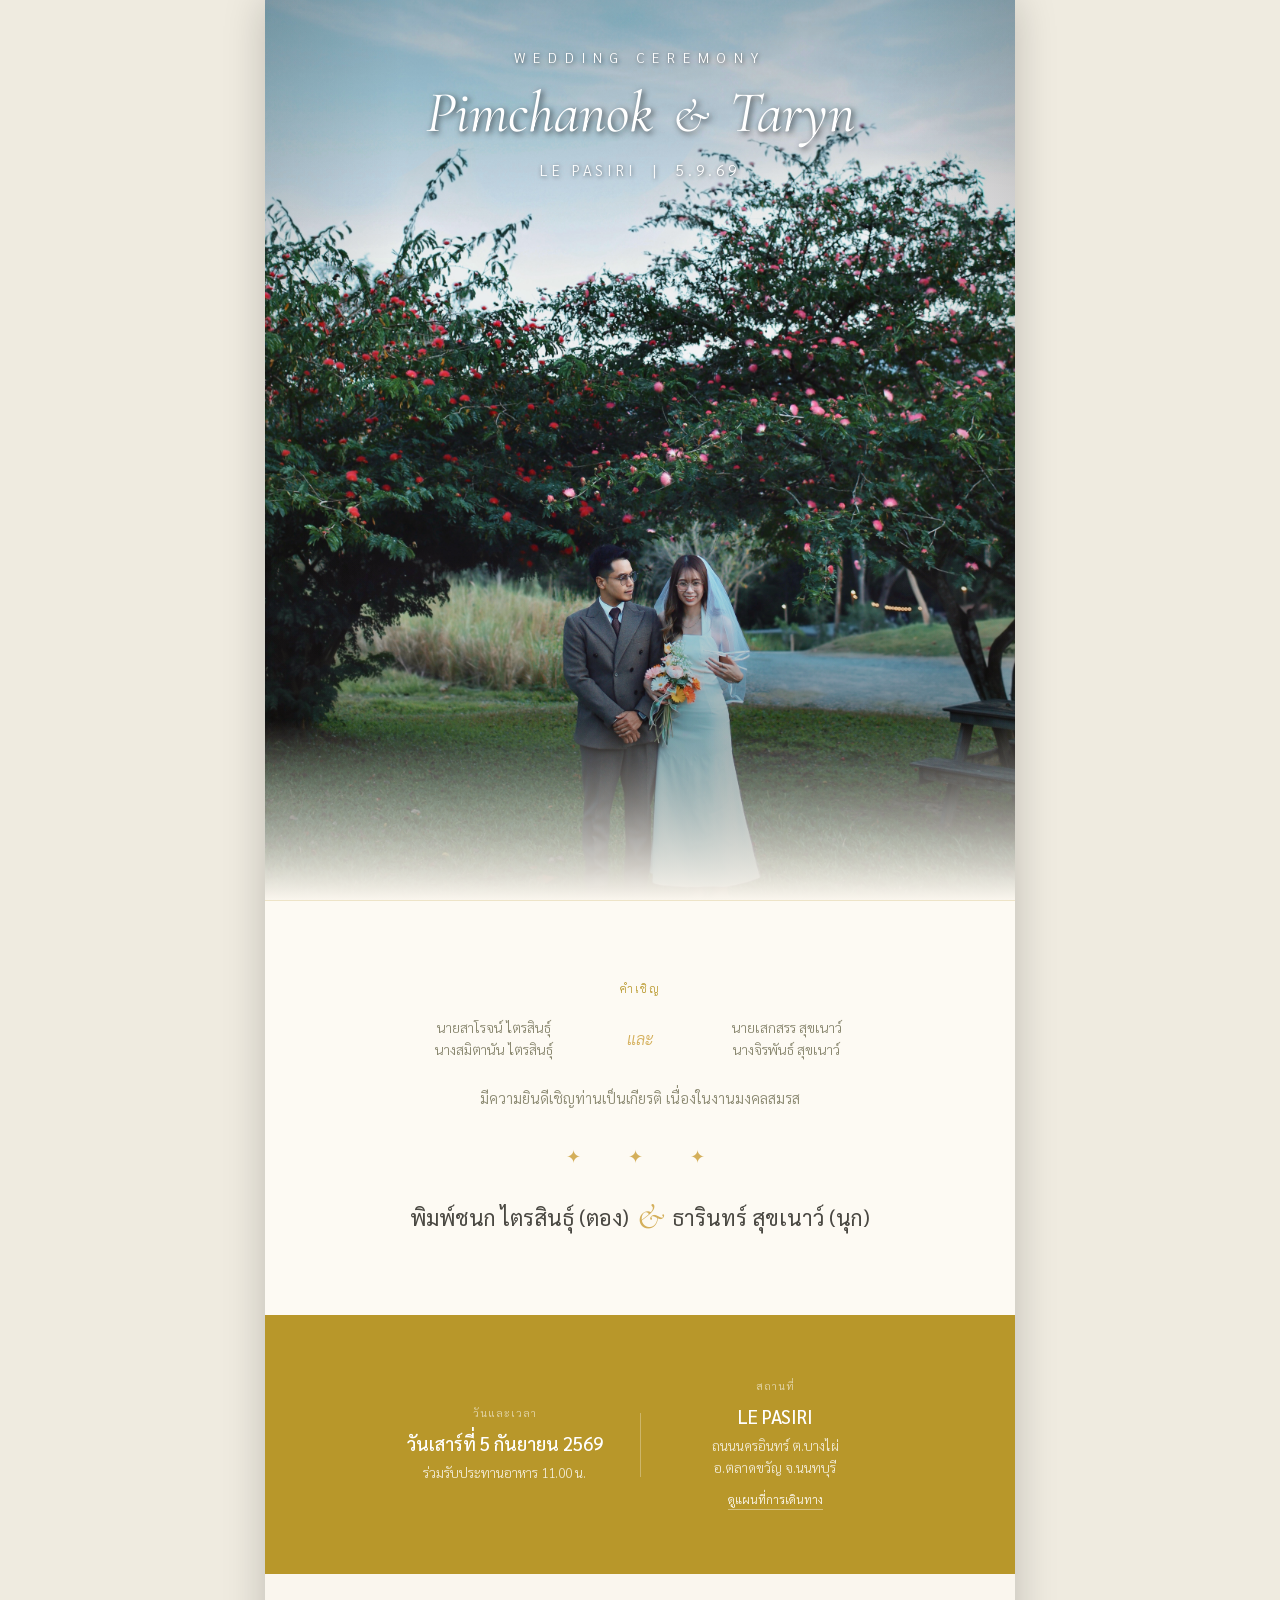
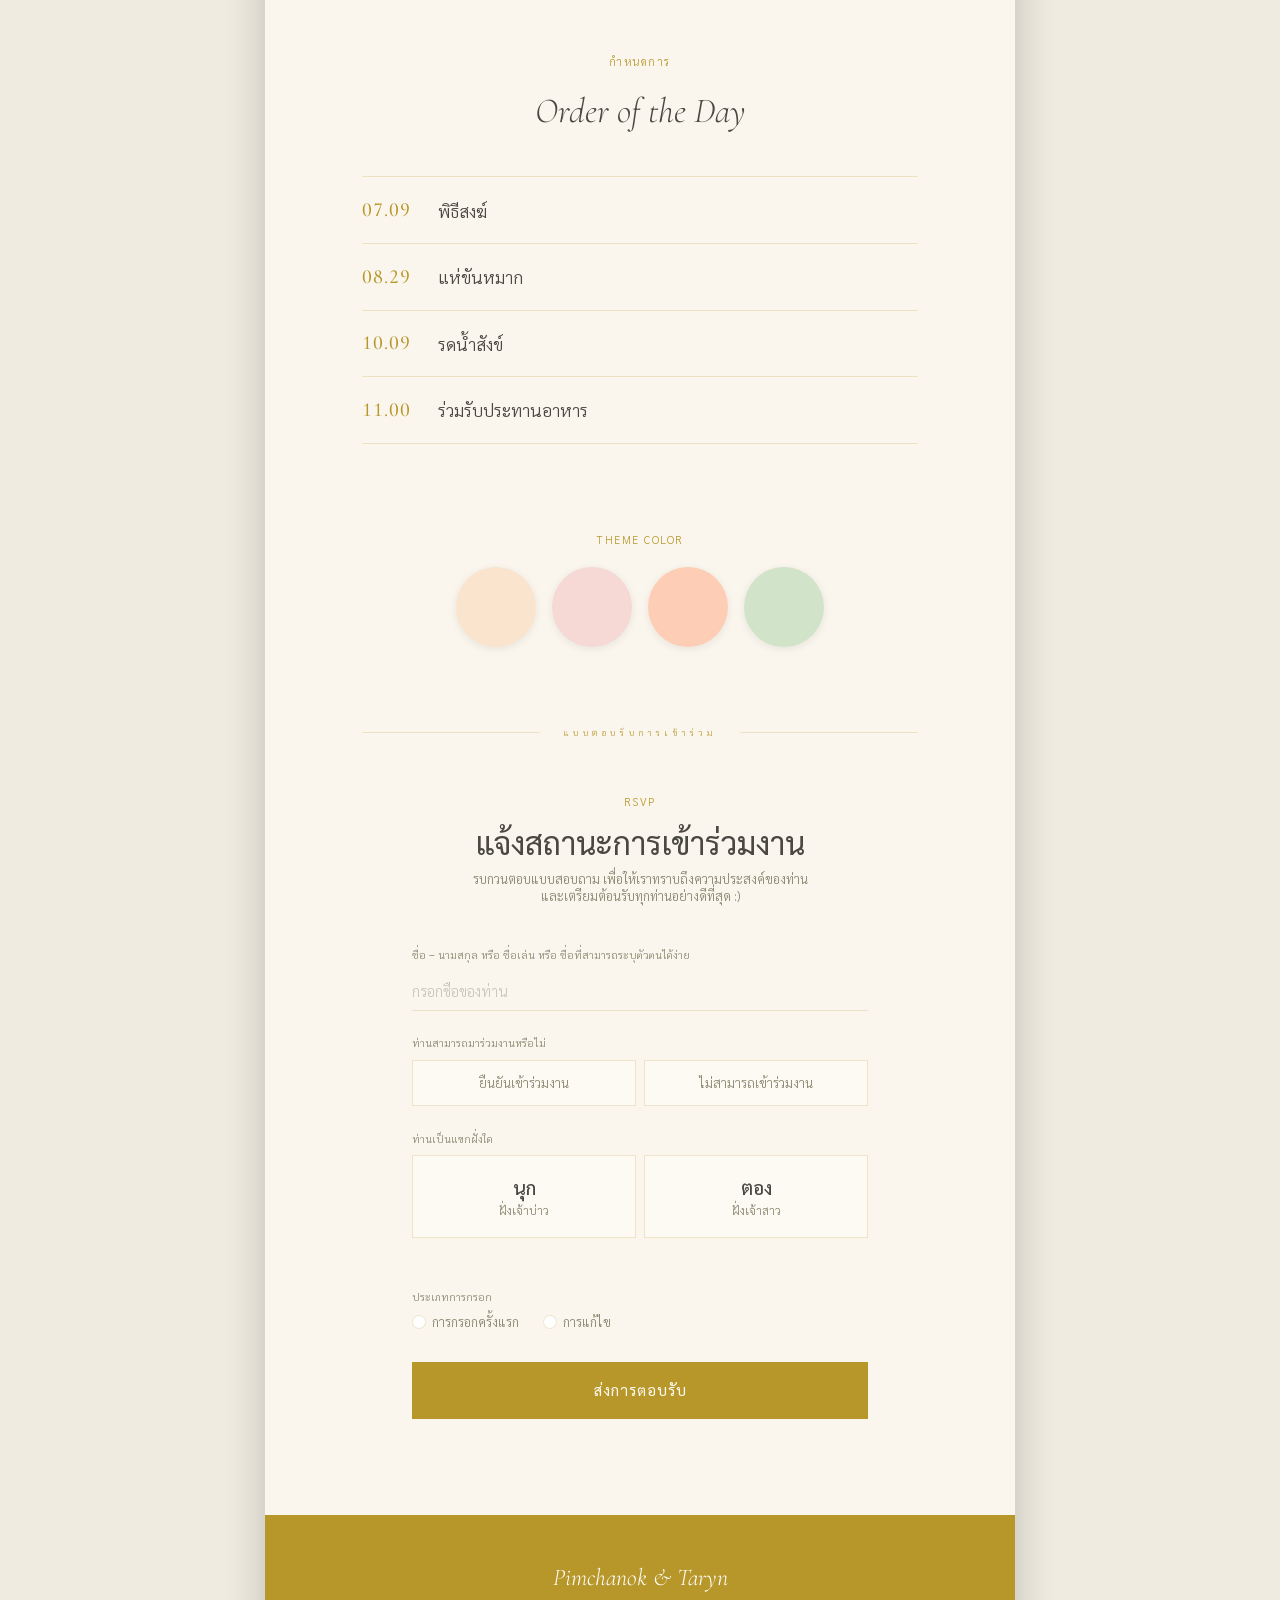
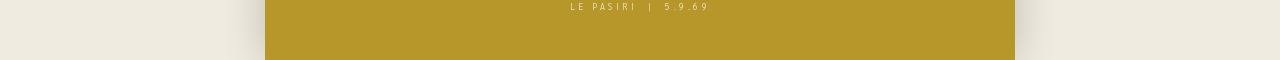
==== index.html @ 51277345 "Update index.html" ====
<!DOCTYPE html>
<html lang="th">
<head>
<meta charset="UTF-8">
<meta name="viewport" content="width=device-width, initial-scale=1.0">
<title>Pimchanok & Taryn — 5 September 2569</title>
<link rel="preconnect" href="https://fonts.googleapis.com">
<link rel="preconnect" href="https://fonts.gstatic.com" crossorigin>
<link href="https://fonts.googleapis.com/css2?family=Cormorant+Garamond:ital,wght@0,300;0,400;0,500;1,300;1,400;1,500&family=Sarabun:ital,wght@0,300;0,400;0,500;1,300;1,400&display=swap" rel="stylesheet">
<link rel="stylesheet" href="style.css">  
</head>
<body>

<section class="hero">
  <div class="hero-bg">
    <img src="assets/images/main-photo.jpg" alt="Pimchanok & Taryn Wedding" class="main-hero-img">
  </div>
  <div class="hero-overlay"></div>
  <div class="hero-fade"></div>

  <div class="hero-content">
    <p class="hero-eyebrow">WEDDING CEREMONY</p>
    <h1 class="hero-names">
      Pimchanok <span class="hero-amp">&amp;</span> Taryn
    </h1>
    <p class="hero-date" style="margin-top: 15px;">LE PASIRI &nbsp;|&nbsp; 5.9.69</p>
  </div>
</section>

<section class="invitation">
  <div class="invitation-inner">
    <span class="label">คำเชิญ</span>
    
    <div style="display: flex; justify-content: center; align-items: center; width: 100%; margin-bottom: 1.5rem;">
      <div style="flex: 1; text-align: center;">
        <p class="family-text" style="margin: 0; line-height: 1.6;">นายสาโรจน์ ไตรสินธุ์</p>
        <p class="family-text" style="margin: 0; line-height: 1.6;">นางสมิตานัน ไตรสินธุ์</p>
      </div>
      <div style="padding: 0 10px;">
        <span class="family-and">และ</span>
      </div>
      <div style="flex: 1; text-align: center;">
        <p class="family-text" style="margin: 0; line-height: 1.6;">นายเสกสรร สุขเนาว์</p>
        <p class="family-text" style="margin: 0; line-height: 1.6;">นางจิรพันธ์ สุขเนาว์</p>
      </div>
    </div>

    <p class="invite-body">มีความยินดีเชิญท่านเป็นเกียรติ เนื่องในงานมงคลสมรส</p>
    <span class="ornament">✦ &nbsp; ✦ &nbsp; ✦</span>
    
    <div class="couple-names-large">
      <span>พิมพ์ชนก ไตรสินธุ์ (ตอง)</span>
      <span class="couple-amp">&amp;</span>
      <span>ธารินทร์ สุขเนาว์ (นุก)</span>
    </div>
  </div>
</section>

<div class="details-band">
  <div class="details-grid">
    <div class="detail-col">
      <span class="detail-label">วันและเวลา</span>
      <div class="detail-value">วันเสาร์ที่ 5 กันยายน 2569</div>
      <div class="detail-sub">ร่วมรับประทานอาหาร 11.00 น.</div>
    </div>
    <div class="detail-divider"></div>
    <div class="detail-col">
      <span class="detail-label">สถานที่</span>
      <div class="detail-value">LE PASIRI</div>
      <div class="detail-sub">ถนนนครอินทร์ ต.บางไผ่<br>อ.ตลาดขวัญ จ.นนทบุรี</div>
      
      <a href="https://maps.app.goo.gl/NENQAEEpJ6wbPrLT9" target="_blank" class="map-link">
        ดูแผนที่การเดินทาง
      </a>

    </div>
  </div>
</div>

<section class="schedule-section">
  <span class="label" style="text-align:center;display:block;">กำหนดการ</span>
  <h2 class="section-title">Order of the Day</h2>
  <ul class="schedule-list">
    <li class="schedule-row"><span class="sch-time">07.09</span><span class="sch-name">พิธีสงฆ์</span></li>
    <li class="schedule-row"><span class="sch-time">08.29</span><span class="sch-name">แห่ขันหมาก</span></li>
    <li class="schedule-row"><span class="sch-time">10.09</span><span class="sch-name">รดน้ำสังข์</span></li>
    <li class="schedule-row"><span class="sch-time">11.00</span><span class="sch-name">ร่วมรับประทานอาหาร</span></li>
  </ul>

  <div class="theme-colors">
    <span class="label" style="text-align:center;display:block;margin-bottom:1.25rem;">Theme Color</span>
    <div class="color-circles">
      <div class="color-circle" style="background:#fae4cd;"></div>
      <div class="color-circle" style="background:#f6d9d5;"></div>
      <div class="color-circle" style="background:#fecdb5;"></div>
      <div class="color-circle" style="background:#d1e3c9;"></div>
    </div>
  </div>
</section>

<div class="divider-row">
  <div class="divider-line"></div>
  <span class="divider-mark">แบบตอบรับการเข้าร่วม</span>
  <div class="divider-line"></div>
</div>

<section class="rsvp-section" id="rsvp">
  <span class="label" style="text-align:center;display:block;margin-bottom:0.75rem;">RSVP</span>
  <h2 class="rsvp-title">แจ้งสถานะการเข้าร่วมงาน</h2>
  <p class="rsvp-sub">รบกวนตอบแบบสอบถาม เพื่อให้เราทราบถึงความประสงค์ของท่าน<br>และเตรียมต้อนรับทุกท่านอย่างดีที่สุด :)</p>

  <div class="form-wrap" id="formWrap">
    
    <div class="form-group">
      <label class="form-label" for="guestName">ชื่อ – นามสกุล หรือ ชื่อเล่น หรือ ชื่อที่สามารถระบุตัวตนได้ง่าย </label>
      <input type="text" id="guestName" placeholder="กรอกชื่อของท่าน" autocomplete="name">
    </div>

    <div class="form-group">
      <label class="form-label">ท่านสามารถมาร่วมงานหรือไม่</label>
      <div class="toggle-group">
        <input type="radio" name="attend" id="yes" value="ยืนยันเข้าร่วมงาน">
        <label for="yes">ยืนยันเข้าร่วมงาน</label>
        <input type="radio" name="attend" id="no" value="ไม่สามารถเข้าร่วมงาน">
        <label for="no">ไม่สามารถเข้าร่วมงาน</label>
      </div>
    </div>

    <div class="form-group count-group hidden" id="countGroup">
      <label class="form-label">จำนวนผู้เข้าร่วม (รวมท่านด้วย)</label>
      <div class="count-control">
        <button class="count-btn" id="countDown" type="button">−</button>
        <span class="count-display" id="countDisplay">1</span>
        <button class="count-btn" id="countUp" type="button">+</button>
      </div>
      <input type="hidden" id="guestCount" value="1">
    </div>

    <div class="form-group">
      <label class="form-label">ท่านเป็นแขกฝั่งใด</label>
      <div class="side-options">
        <div class="side-option">
          <input type="radio" name="side" id="side-groom" value="ฝั่งเจ้าบ่าว">
          <label for="side-groom">
            <span class="side-name">นุก</span>
            <span class="side-sub">ฝั่งเจ้าบ่าว</span>
          </label>
        </div>
        <div class="side-option">
          <input type="radio" name="side" id="side-bride" value="ฝั่งเจ้าสาว">
          <label for="side-bride">
            <span class="side-name">ตอง</span>
            <span class="side-sub">ฝั่งเจ้าสาว</span>
          </label>
        </div>
      </div>
    </div>

    <div class="extra-fields" id="extraFields">
      <div class="form-group" style="margin-bottom:0;">
        <label class="form-label">ความสัมพันธ์</label>
        <select class="form-select" id="relationship">
          <option value="" disabled selected>กรุณาเลือก</option>
        </select>
      </div>
    </div>

    <div class="form-group" style="margin-top:1.6rem; margin-bottom:0;">
      <label class="form-label">ประเภทการกรอก</label>
      <div class="mini-radio-group">
        <input type="radio" name="fillType" id="fill-first" value="การกรอกครั้งแรก">
        <label for="fill-first">การกรอกครั้งแรก</label>
        <input type="radio" name="fillType" id="fill-edit" value="การแก้ไข">
        <label for="fill-edit">การแก้ไข</label>
      </div>
    </div>

    <button class="btn-submit" id="submitBtn" type="button">ส่งการตอบรับ</button>
    <p class="status-msg" id="statusMsg"></p>
    
  </div>

  <div class="success-card" id="successCard">
    <span class="success-icon">Thank you</span>
    <h3 class="success-title" id="successTitle">ขอบคุณมาก</h3>
    <p class="success-text" id="successText">เราได้รับการตอบรับของท่านแล้ว<br>แล้วพบกันในวันงาน</p>
  </div>
</section>

<footer>
  <span class="footer-names">Pimchanok &amp; Taryn</span>
  <span class="footer-sub">LE PASIRI &nbsp;|&nbsp; 5.9.69</span>
</footer>

<script>
// ==========================================
// 1. ส่วนตั้งค่าตัวเลือกความสัมพันธ์
// ==========================================
const relationshipOptions = {
  'ฝั่งเจ้าบ่าว': [
    'แขกคุณพ่อ',
    'แขกคุณแม่',
    'เบญจมฯ',
    'เทคนิคนครฯ',
    'KMUTNB PnET',
    'KMUTNB EE',
    'CU STAT-DS',
    'NESDC',
    'PTT Digital'
  ],
  'ฝั่งเจ้าสาว': [
    'แขกคุณพ่อคุณแม่',
    'เพื่อนประถม',
    'SKN',
    'Samsen',
    'CU STAT',
    'CU ENG',
    'CU ชาวเขา',
    'KBANK',
    'ACN',
    'IBM'
  ]
};

const relationshipSelect = document.getElementById('relationship');

function updateRelationshipDropdown(selectedSide) {
  relationshipSelect.innerHTML = '<option value="" disabled selected>กรุณาเลือก</option>';
  if (relationshipOptions[selectedSide]) {
    relationshipOptions[selectedSide].forEach(function(optionText) {
      const option = document.createElement('option');
      option.value = optionText;
      option.textContent = optionText;
      relationshipSelect.appendChild(option);
    });
  }
}

// ==========================================
// 2. ระบบนับจำนวนคน และการแสดงผลช่องต่างๆ
// ==========================================
let count = 1;
const countGroup = document.getElementById('countGroup');

function updateCount(n) {
  count = Math.max(1, Math.min(5, n));
  document.getElementById('countDisplay').textContent = count;
  document.getElementById('guestCount').value = count;
}

document.getElementById('countDown').addEventListener('click', () => updateCount(count - 1));
document.getElementById('countUp').addEventListener('click',   () => updateCount(count + 1));

document.querySelectorAll('input[name="side"]').forEach(r => {
  r.addEventListener('change', (e) => {
    document.getElementById('extraFields').classList.add('show');
    updateRelationshipDropdown(e.target.value); 
  });
});

document.querySelectorAll('input[name="attend"]').forEach(r => {
  r.addEventListener('change', () => {
    countGroup.classList.toggle('hidden', r.value !== 'ยืนยันเข้าร่วมงาน');
  });
});

// ==========================================
// 3. ระบบตรวจสอบฟอร์ม และส่งข้อมูลเข้า Google Sheets
// ==========================================
document.getElementById('submitBtn').addEventListener('click', async () => {
  const name         = document.getElementById('guestName').value.trim();
  const attendEl     = document.querySelector('input[name="attend"]:checked');
  const sideEl       = document.querySelector('input[name="side"]:checked');
  const relationship = document.getElementById('relationship').value;
  const fillTypeEl   = document.querySelector('input[name="fillType"]:checked');
  const btn          = document.getElementById('submitBtn');

  let hasError = false;
  document.getElementById('guestName').classList.remove('field-error');
  document.querySelector('.toggle-group')?.classList.remove('field-error');
  
  if (!name) {
    document.getElementById('guestName').classList.add('field-error');
    showMsg('กรุณากรอกข้อมูลให้ครบถ้วน', 'error');
    hasError = true;
  }
  if (!attendEl) {
    document.querySelectorAll('.toggle-group label').forEach(l => l.style.borderColor = '#cc0000');
    showMsg('กรุณากรอกข้อมูลให้ครบถ้วน', 'error');
    hasError = true;
  }
  if (!sideEl) {
    document.querySelectorAll('.side-option label').forEach(l => l.style.borderColor = '#cc0000');
    showMsg('กรุณากรอกข้อมูลให้ครบถ้วน', 'error');
    hasError = true;
  }
  if (!relationship) {
    document.getElementById('relationship').classList.add('field-error');
    showMsg('กรุณากรอกข้อมูลให้ครบถ้วน', 'error');
    hasError = true;
  }
  if (!fillTypeEl) {
    showMsg('กรุณากรอกข้อมูลให้ครบถ้วน', 'error');
    hasError = true;
  }
  if (hasError) return;

  const attend   = attendEl.value;
  const side     = sideEl.value;
  const fillType = fillTypeEl.value;
  const guests   = attend === 'ยืนยันเข้าร่วมงาน' ? count : 0;
  const now      = new Date().toISOString();

  btn.disabled = true;
  showMsg('กำลังส่งข้อมูล...', 'loading');

  try {
    const scriptURL = 'https://script.google.com/macros/s/AKfycby5U4DhLMYTqkpa61uRtqvUeotc0JwSDo9HjfR2i3c2cJ0k2xiSpKih8_Jd_L_vBvt9/exec'; 
    
    const res = await fetch(scriptURL, {
      method: 'POST',
      headers: {
        'Content-Type': 'text/plain;charset=utf-8'
      },
      body: JSON.stringify({
        'ชื่อ': name,
        'การตอบรับ': attend,
        'ฝั่งแขก': side,
        'จำนวนคน': guests,
        'ความสัมพันธ์': relationship,
        'ประเภทการกรอก': fillType,
        'เวลากรอก': now
      })
    });

    if (!res.ok) throw new Error('Google Sheets error');

    document.getElementById('formWrap').classList.add('hidden');
    document.getElementById('successCard').classList.add('show');

    if (attend !== 'ยืนยันเข้าร่วมงาน') {
      document.getElementById('successTitle').textContent = 'ขอบคุณที่แจ้งให้ทราบ';
      document.getElementById('successText').textContent  = 'เราเข้าใจและขอบคุณที่ส่งความปรารถนาดีมา\nหวังว่าจะได้พบกันในโอกาสหน้า';
    }
  } catch (e) {
    showMsg('เกิดข้อผิดพลาด กรุณาลองใหม่อีกครั้ง', 'error');
    btn.disabled = false;
  }
});

function showMsg(text, type) {
  const msg = document.getElementById('statusMsg');
  msg.textContent = text;
  msg.className   = 'status-msg ' + type;
}
</script>

</body>
</html>
---- style.css ----
*, *::before, *::after { box-sizing: border-box; margin: 0; padding: 0; }

:root {
  --cream:  #FAF6EE;
  --cream2: #F0E9D8;
  --gold:   #B8972A;
  --gold2:  #D4AF5A;
  --gold-pale: #F5EDD8;
  --ink:    #4A4842;
  --muted:  #88866E;
  --border: rgba(184,151,42,0.22);
  --white:  #FDFAF3;
}

html { scroll-behavior: smooth; }

body {
  font-family: 'Sarabun', sans-serif;
  font-weight: 300;
  background: var(--cream);
  color: var(--ink);
  letter-spacing: 0.03;
}

/* สร้าง Animation ให้ค่อยๆ ปรากฏและลอยขึ้น */
@keyframes heroFadeUp {
  0% { 
    opacity: 0; 
    transform: translateY(30px); 
  }
  100% { 
    opacity: 1; 
    transform: translateY(0); 
  }
}


/* ══ HERO — full-bleed, photo untouched ══ */
.hero {
  position: relative;
  width: 100%;
  height: 100svh;
  min-height: 640px;
  overflow: hidden;
}

.hero-bg {
  position: absolute;
  inset: 0;
  z-index: 0;
  overflow: hidden;
}

.main-hero-img {
  width: 100%;
  height: 100%;
  object-fit: cover;
  object-position: center 15%;
}

.hero-overlay {
  position: absolute;
  inset: 0;
  background:
    linear-gradient(to bottom,
      rgba(10,8,2,0.18) 0%,
      rgba(10,8,2,0)    25%,
      rgba(10,8,2,0)    60%,
      rgba(10,8,2,0.5)  100%),
    linear-gradient(to right,
      rgba(10,8,2,0.12) 0%,
      rgba(10,8,2,0)    18%,
      rgba(10,8,2,0)    82%,
      rgba(10,8,2,0.12) 100%);
  z-index: 1;
}

.hero-fade {
  position: absolute;
  bottom: 0; left: 0; right: 0;
  height: 180px;
  background: linear-gradient(to bottom, transparent, var(--cream));
  z-index: 2;
}

.hero-content {
  position: absolute;
  top: 3rem;
  left: 0; right: 0;
  z-index: 3;
  text-align: center;
  padding: 0 10px;
}

/* =========================================
   ส่วนจัดการฟอนต์และสัดส่วนของหน้าปก (Hero Section)
   ========================================= */

/* บรรทัดที่ 1: WEDDING CEREMONY */
.hero-eyebrow {
  font-family: 'Sarabun', sans-serif;
  font-size: clamp(10px, 2.5vw, 14px);
  letter-spacing: clamp(4px, 1.5vw, 8px);
  text-transform: uppercase;
  color: #FFFFFF;
  text-shadow: 1px 1px 4px rgba(0, 0, 0, 0.6);
  margin-bottom: 15px;
  white-space: nowrap;
  
  /* --- ส่วนที่เพิ่ม Animation --- */
  opacity: 0; /* ซ่อนไว้ก่อน */
  animation: heroFadeUp 1.2s ease-out forwards;
  animation-delay: 0.5s; /* รอ 0.5 วินาที ให้รูปชัดก่อนแล้วค่อยโชว์ */
}

/* บรรทัดที่ 2: Pimchanok & Taryn */
.hero-names {
  font-family: 'Cormorant Garamond', serif;
  font-size: clamp(36px, 11.5vw, 58px); 
  font-weight: 400;
  font-style: italic;
  letter-spacing: 0px;
  color: #FFFFFF;
  text-shadow: 2px 2px 6px rgba(0, 0, 0, 0.7);
  margin: 0;
  line-height: 1.1;
  white-space: nowrap;
  
  /* --- ส่วนที่เพิ่ม Animation --- */
  opacity: 0;
  animation: heroFadeUp 1.2s ease-out forwards;
  animation-delay: 0.9s; /* โชว์ตามมาหลังจากบรรทัดแรกนิดนึง */
}

/* เครื่องหมาย & ระหว่างชื่อ (คงไว้เหมือนเดิม ไม่ต้องแก้ เพราะมันจะลอยมาพร้อมชื่อครับ) */
.hero-amp {
  font-family: 'Cormorant Garamond', serif;
  font-style: italic;
  font-size: clamp(30px, 9vw, 48px);
  color: #FFFFFF;
  text-shadow: 2px 2px 6px rgba(0, 0, 0, 0.7);
  margin: 0 6px;
}

/* บรรทัดที่ 3: LE PASIRI | 5.9.69 */
.hero-date {
  font-family: 'Sarabun', sans-serif;
  font-size: 15px;
  letter-spacing: 4px;
  color: #FFFFFF;
  text-shadow: 1px 1px 4px rgba(0, 0, 0, 0.6);
  margin-top: 20px;
  
  /* --- ส่วนที่เพิ่ม Animation --- */
  opacity: 0;
  animation: heroFadeUp 1.2s ease-out forwards;
  animation-delay: 1.3s; /* โชว์เป็นอันดับสุดท้าย */
}

/* ══ INVITATION ══ */
.invitation {
  background: var(--white);
  border-top: 1px solid var(--border);
  padding: 5rem 2rem;
  text-align: center;
}

.invitation-inner { max-width: 540px; margin: 0 auto; }

.label {
  font-size: 0.7rem;         /* ปรับขนาดให้อ่านง่าย */
  letter-spacing: 1.5px;     /* เพิ่มช่องไฟนิดนึง */
  text-transform: uppercase;
  color: var(--gold);
  display: block;
  margin-bottom: 1.25rem;
}

.family-text {
  font-size: 0.95rem;        /* ปรับขนาดชื่อพ่อแม่ */
  color: var(--muted);
  line-height: 1.8;
}

.family-and {
  font-family: 'Sarabun', sans-serif; /* เปลี่ยนเป็น Sarabun */
  font-style: italic;
  font-size: 1rem;
  color: var(--gold2);
}

.invite-body {
  font-size: 0.95rem;        /* ปรับขนาดเนื้อหาคำเชิญ */
  color: var(--muted);
  line-height: 1.8;
  margin-top: 1.25rem;
}

.ornament {
  color: var(--gold2);
  font-size: 1.1rem;
  letter-spacing: 0.5em;
  margin: 2rem 0;
  display: block;
}

.couple-names-large {
  display: flex;
  flex-direction: column;
  justify-content: center;
  align-items: center;
  gap: 8px;
  font-family: 'Sarabun', sans-serif;
  font-weight: 400;
  font-size: clamp(18px, 5vw, 24px);
  color: var(--ink);
  line-height: 1.3;
}

.couple-names-large span {
  text-align: center;
}

.couple-amp {
  display: block;
  font-family: 'Cormorant Garamond', serif;
  font-style: italic;
  font-size: clamp(28px, 8vw, 36px);
  color: var(--gold2);
  margin: 0;
  line-height: 1;
}

@media (min-width: 768px) {
  .couple-names-large {
    flex-direction: row;
    gap: 15px;
  }
}

/* ══ DETAILS BAND ══ */
.details-band {
  background: var(--gold);
  padding: 3.5rem 2rem;
}

.details-grid {
  display: grid;
  grid-template-columns: 1fr 1px 1fr;
  max-width: 540px;
  margin: 0 auto;
  align-items: center;
}

.detail-col { text-align: center; padding: 0.5rem 2rem; }

.detail-divider {
  width: 1px; height: 64px;
  background: rgba(255,255,255,0.3);
}

.detail-label {
  font-size: 0.65rem;        /* ขยาย Label */
  letter-spacing: 1px;
  text-transform: uppercase;
  color: rgba(255,255,255,0.65);
  display: block;
  margin-bottom: 0.6rem;
}

.detail-value {
  font-family: 'Sarabun', sans-serif; /* เปลี่ยนเป็น Sarabun */
  font-size: 1.15rem;
  font-weight: 500;                   /* เพิ่มความหนา */
  color: #fff;
  line-height: 1.55;
}

.detail-sub {
  font-size: 0.85rem;        /* ขยายที่อยู่ย่อย */
  color: rgba(255,255,255,0.8);
  margin-top: 0.3rem;
  letter-spacing: 0;
  line-height: 1.6;
}

/* ตกแต่งลิงก์แผนที่ให้เหมือนปุ่มเล็กๆ */
.map-link {
  display: inline-block;
  margin-top: 0.8rem;
  font-family: 'Sarabun', sans-serif;
  font-size: 0.75rem;
  color: var(--white);
  text-decoration: none;
  border-bottom: 1px solid rgba(255, 255, 255, 0.4);
  padding-bottom: 2px;
  transition: all 0.3s;
}

.map-link:hover {
  color: var(--ink);
  border-bottom-color: var(--ink);
}


/* ══ SCHEDULE ══ */
.schedule-section {
  padding: 5rem 2rem;
  max-width: 620px;
  margin: 0 auto;
}

.section-title {
  font-family: 'Cormorant Garamond', serif;
  font-weight: 300;
  font-style: italic;
  font-size: 2.2rem;
  color: var(--ink);
  text-align: center;
  margin-bottom: 2.75rem;
}

.schedule-list { list-style: none; border-top: 1px solid var(--border); }

.schedule-row {
  display: grid;
  grid-template-columns: 76px 1fr;
  border-bottom: 1px solid var(--border);
  padding: 1.3rem 0;
  align-items: center;
  transition: background 0.2s;
}

.schedule-row:hover { background: rgba(184,151,42,0.05); }

/* ── Theme Colors ── */
.theme-colors {
  margin-top: 3rem;
  padding-top: 2.5rem;
}

.color-circles {
  display: flex;
  justify-content: center;
  gap: 1rem;
}

.color-circle {
  width: clamp(56px, 14vw, 80px);
  height: clamp(56px, 14vw, 80px);
  border-radius: 50%;
  box-shadow: 0 2px 8px rgba(0,0,0,0.08);
}

.sch-time {
  font-family: 'Cormorant Garamond', serif;
  font-variant-numeric: lining-nums tabular-nums; /* บังคับให้ฐานตัวเลขเรียงตรงกันและสูงเท่ากัน */
  font-size: 1.25rem;                             /* ปรับขนาดให้ใหญ่ขึ้นนิดนึงเพื่อความสมดุล */
  letter-spacing: 0.05em;
  color: var(--gold);
  font-weight: 500;
}

.sch-name {
  font-family: 'Sarabun', sans-serif;      /* เปลี่ยนชื่อพิธีเป็น Sarabun */
  font-size: 1.1rem;
  color: var(--ink);
}

/* ══ DIVIDER ══ */
.divider-row {
  display: flex;
  align-items: center;
  gap: 1.5rem;
  max-width: 620px;
  margin: 0 auto;
  padding: 0 2rem 3.5rem;
}

.divider-line { flex: 1; height: 1px; background: var(--border); }

.divider-mark {
  font-size: 0.55rem;
  letter-spacing: 0.48em;
  text-transform: uppercase;
  color: var(--gold);
  white-space: nowrap;
}

/* ══ RSVP ══ */
.rsvp-section {
  padding: 0 2rem 6rem;
  max-width: 520px;
  margin: 0 auto;
}

.rsvp-title {
  font-family: 'Sarabun', sans-serif;      /* เปลี่ยนหัวข้อเป็น Sarabun */
  font-weight: 400;
  font-style: normal;                      /* เอาตัวเอียงออกสำหรับภาษาไทย */
  font-size: 2rem;
  color: var(--ink);
  text-align: center;
  margin-bottom: 0.5rem;
}

.rsvp-sub {
  text-align: center;
  font-size: 0.82rem;
  color: var(--muted);
  margin-bottom: 2.75rem;
  letter-spacing: 0;
}

.form-group { margin-bottom: 1.6rem; }

.form-label {
  display: block;
  font-size: 0.67rem;
  letter-spacing: 0;
  color: var(--muted);
  margin-bottom: 0.65rem;
}

input[type="text"] {
  width: 100%;
  background: transparent;
  border: none;
  border-bottom: 1px solid var(--border);
  padding: 0.65rem 0;
  font-family: 'Sarabun', sans-serif;
  font-weight: 300;
  font-size: 0.9rem;
  color: var(--ink);
  outline: none;
  transition: border-color 0.25s;
  border-radius: 0;
}

input[type="text"]::placeholder { color: rgba(26,26,20,0.22); }
input[type="text"]:focus { border-bottom-color: var(--gold); }

.toggle-group { display: grid; grid-template-columns: 1fr 1fr; gap: 8px; }
.toggle-group input[type="radio"] { display: none; }

.toggle-group label {
  display: block;
  padding: 0.85rem 1rem;
  text-align: center;
  font-size: 0.82rem;
  letter-spacing: 0;
  text-transform: uppercase;
  color: var(--muted);
  border: 1px solid var(--border);
  cursor: pointer;
  transition: all 0.2s;
  margin: 0;
  background: var(--white);
}

.toggle-group input[type="radio"]:checked + label {
  border-color: var(--gold);
  color: var(--gold);
  background: var(--gold-pale);
}

.count-group { transition: opacity 0.3s, max-height 0.4s; }
.count-group.hidden { opacity: 0; pointer-events: none; max-height: 0; overflow: hidden; margin: 0; }

.count-control { display: flex; align-items: center; border-bottom: 1px solid var(--border); }

.count-btn {
  width: 44px; height: 44px;
  background: none; border: none;
  font-size: 1.1rem;
  color: var(--gold);
  cursor: pointer;
  display: flex; align-items: center; justify-content: center;
  transition: opacity 0.2s;
}

.count-btn:hover { opacity: 0.6; }

.count-display {
  flex: 1;
  text-align: center;
  font-family: 'Sarabun', sans-serif;
  font-size: 1.6rem;
  color: var(--ink);
}

.side-options { display: grid; grid-template-columns: 1fr 1fr; gap: 8px; }
.side-option input[type="radio"] { display: none; }

.side-option label {
  display: flex;
  flex-direction: column;
  align-items: center;
  gap: 4px;
  padding: 1.2rem 0.75rem;
  border: 1px solid var(--border);
  background: var(--white);
  cursor: pointer;
  transition: all 0.2s;
  margin: 0;
  text-align: center;
}

.side-name {
  font-family: 'Sarabun', sans-serif;      /* เปลี่ยนฟอนต์ภาษาไทยให้กลมกลืน */
  font-style: normal;
  font-weight: 500;
  font-size: 1.2rem;
  color: var(--ink);
  display: block;
  line-height: 1.2;
}

.side-sub {
  font-size: 0.75rem;
  letter-spacing: 0;
  text-transform: uppercase;
  color: var(--muted);
}

.side-option input[type="radio"]:checked + label {
  border-color: var(--gold);
  background: var(--gold-pale);
}

.side-option input[type="radio"]:checked + label .side-name { color: var(--gold); }

.btn-submit {
  width: 100%;
  margin-top: 2rem;
  padding: 1.15rem;
  background: var(--gold);
  border: none;
  color: var(--white);
  font-family: 'Sarabun', sans-serif;
  font-weight: 400;
  font-size: 0.95rem;
  letter-spacing: 1px;
  text-transform: uppercase;
  cursor: pointer;
  transition: background 0.3s;
}

.btn-submit:hover { 
  background: var(--gold2); 
  color: #fff; 
}
.btn-submit:disabled { 
  opacity: 0.6; 
  cursor: not-wait; 
  background-color: var(--muted);
}

.status-msg {
  font-size: 0.7rem;
  text-align: center;
  padding: 0.75rem;
  margin-top: 1rem;
  display: none;
  letter-spacing: 0.08em;
}

.status-msg.error { color: #8b2020;font-weight: 500;display: block; }
.status-msg.loading { color: var(--muted); display: block; }
.form-wrap.hidden { display: none; }

.success-card {
  display: none;
  text-align: center;
  padding: 3.5rem 2rem;
  border: 1px solid var(--border);
  background: var(--white);
}

.success-card.show { display: block; }

.success-icon {
  font-family: 'Cormorant Garamond', serif;
  font-style: italic;
  font-size: 2.8rem;
  color: var(--gold2);
  display: block;
  margin-bottom: 1rem;
}

.success-title {
  font-family: 'Sarabun', sans-serif;      /* เปลี่ยนหัวข้อขอบคุณให้เป็น Sarabun */
  font-size: 1.8rem;
  font-weight: 400;
  color: var(--ink);
  margin-bottom: 0.75rem;
}

.success-text {
  font-size: 0.85rem;                      /* ขยายข้อความนิดนึงให้อ่านง่าย */
  color: var(--muted);
  line-height: 1.8;
}

/* ══ FOOTER ══ */
footer {
  background: var(--gold);
  color: rgba(255, 255, 255, 0.9);
  padding: 3rem 2rem;
  text-align: center;
  display: flex;
  flex-direction: column;
  gap: 0.6rem;
}

.footer-names {
  font-family: 'Cormorant Garamond', serif;
  font-style: italic;
  font-size: 1.5rem;
  color: #FFFFFF;
}

.footer-sub {
  font-size: 0.54rem;
  letter-spacing: 0.4em;
  text-transform: uppercase;
  color: rgba(255, 255, 255, 0.8);
}


/* ── Extra fields after side selection ── */
.extra-fields {
  margin-top: 1rem;
  display: flex;
  flex-direction: column;
  gap: 1rem;
  opacity: 0;
  max-height: 0;
  overflow: hidden;
  transition: opacity 0.3s, max-height 0.4s;
}

.extra-fields.show {
  opacity: 1;
  max-height: 300px;
}

select.form-select {
  width: 100%;
  background: transparent;
  border: none;
  border-bottom: 1px solid var(--border);
  padding: 0.65rem 0;
  font-family: 'Sarabun', sans-serif;
  font-weight: 300;
  font-size: 1rem;
  color: var(--ink);
  outline: none;
  appearance: none;
  -webkit-appearance: none;
  background-image: url("data:image/svg+xml,%3Csvg xmlns='http://www.w3.org/2000/svg' width='12' height='8' viewBox='0 0 12 8'%3E%3Cpath d='M1 1l5 5 5-5' stroke='%23B8972A' stroke-width='1.5' fill='none' stroke-linecap='round'/%3E%3C/svg%3E");
  background-repeat: no-repeat;
  background-position: right 4px center;
  cursor: pointer;
  border-radius: 0;
}

select.form-select:focus { border-bottom-color: var(--gold); outline: none; }

.mini-radio-group {
  display: flex;
  gap: 1.5rem;
}

.mini-radio-group input[type="radio"] { display: none; }

.mini-radio-group label {
  display: flex;
  align-items: center;
  gap: 6px;
  font-size: 0.82rem;
  color: var(--muted);
  cursor: pointer;
  position: relative;
  padding-left: 20px;
}

.mini-radio-group label::before {
  content: '';
  position: absolute;
  left: 0;
  width: 14px; height: 14px;
  border: 1px solid var(--border);
  border-radius: 50%;
  background: white;
  transition: all 0.2s;
}

.mini-radio-group input[type="radio"]:checked + label::before {
  border-color: var(--gold);
  background: var(--gold);
  box-shadow: inset 0 0 0 3px white;
}

.mini-radio-group input[type="radio"]:checked + label {
  color: var(--ink);
}

@keyframes fadeUp {
  from { opacity: 0; transform: translateY(16px); }
  to   { opacity: 1; transform: translateY(0); }
}

@media (max-width: 480px) {
  .details-grid { grid-template-columns: 1fr; gap: 1.75rem; }
  .detail-divider { width: 40px; height: 1px; margin: 0 auto; }
}

.field-error {
  border-bottom: 1px solid #cc0000 !important;
}

.field-error-label {
  color: #cc0000;
}

/* =========================================
   ปรับการแสดงผลสำหรับหน้าจอคอมพิวเตอร์ (Desktop)
   ========================================= */
@media (min-width: 768px) {
  html {
    background-color: #EFEBE0 !important; 
  }
  body {
    max-width: 750px !important;
    margin: 0 auto !important;
    position: relative !important;
    background-color: #FAF6EE !important;
    box-shadow: 0 0 40px rgba(0, 0, 0, 0.2) !important;
    min-height: 100vh !important;
    overflow-x: hidden !important;
  }

  /* ❗ เพิ่มโค้ดนี้ เพื่อเลื่อนจุดโฟกัสรูปให้เห็นบ่าวสาวเวลาดูบนคอม */
  .main-hero-img {
    object-position: center 85% !important; 
  }

  .family-text {
    font-size: 14px !important; 
  }
  .couple-names-large {
    font-size: 22px !important; 
    gap: 8px !important;
  }
}
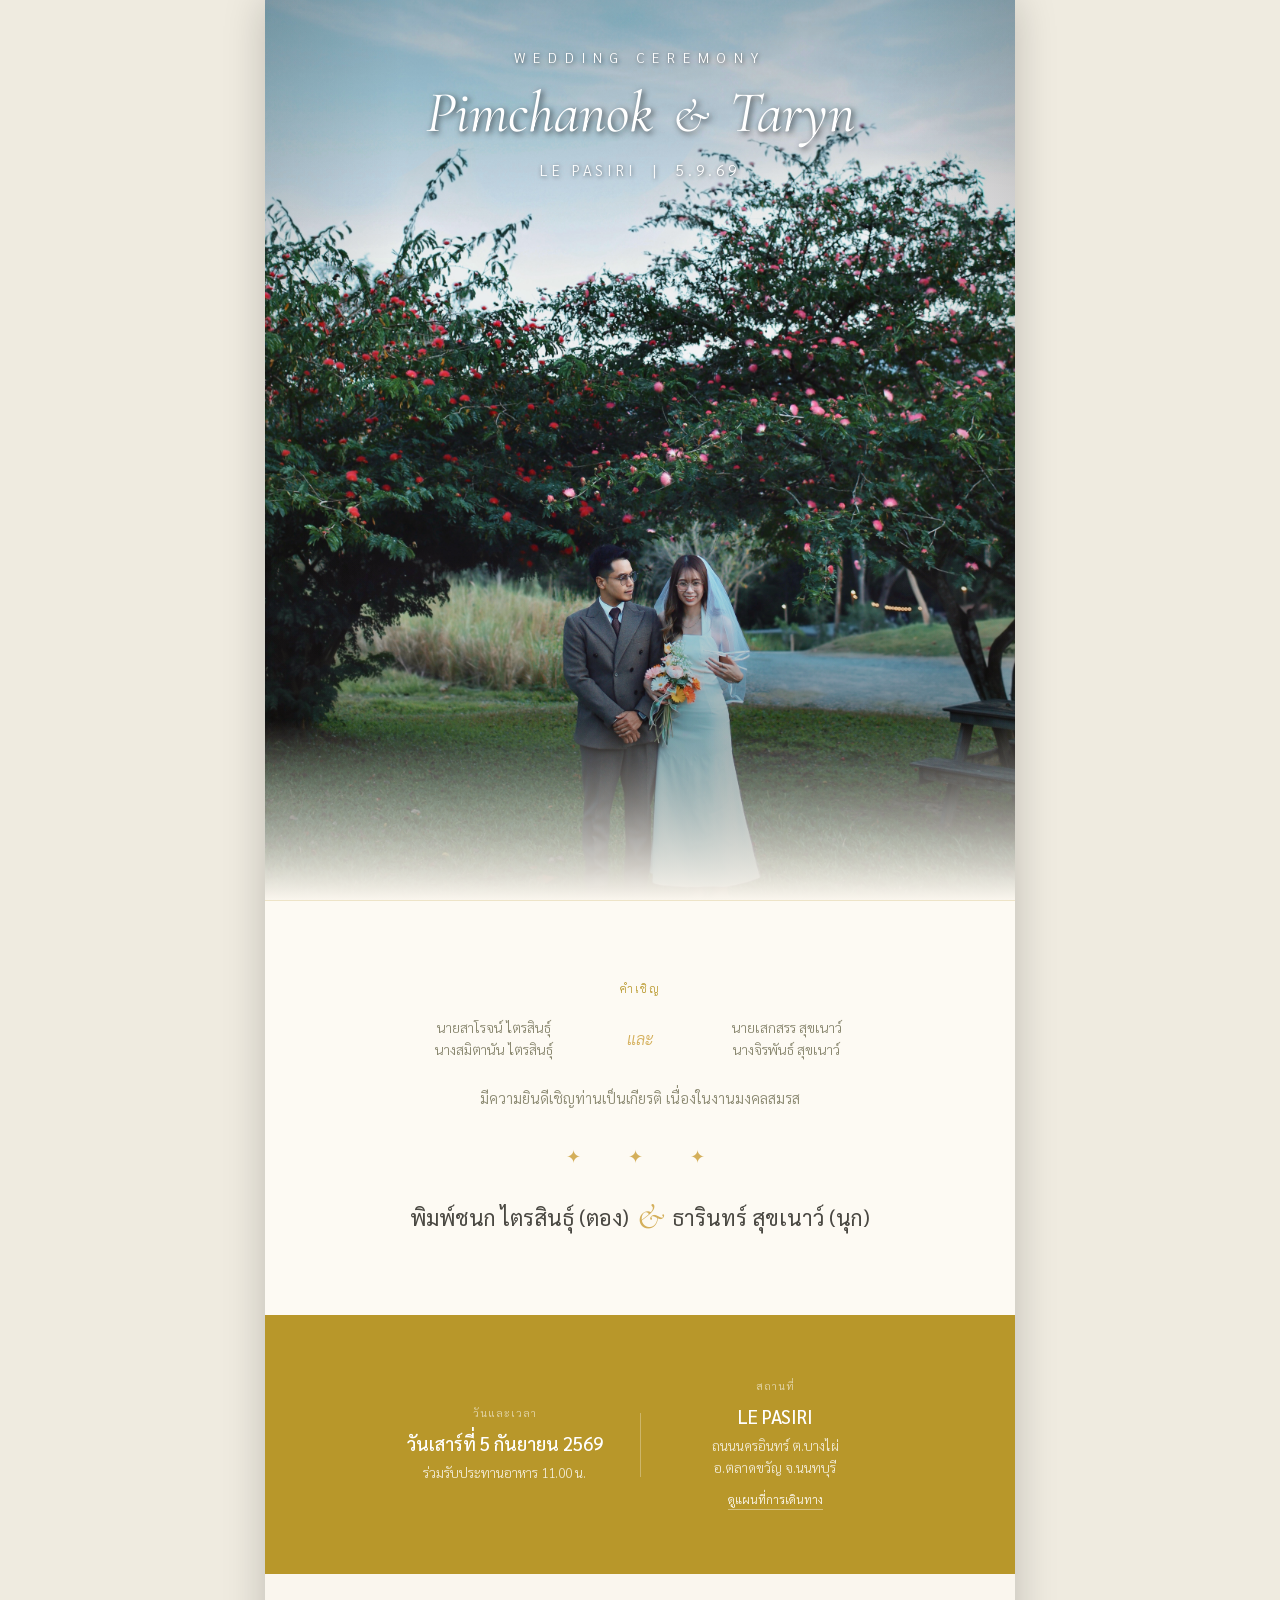
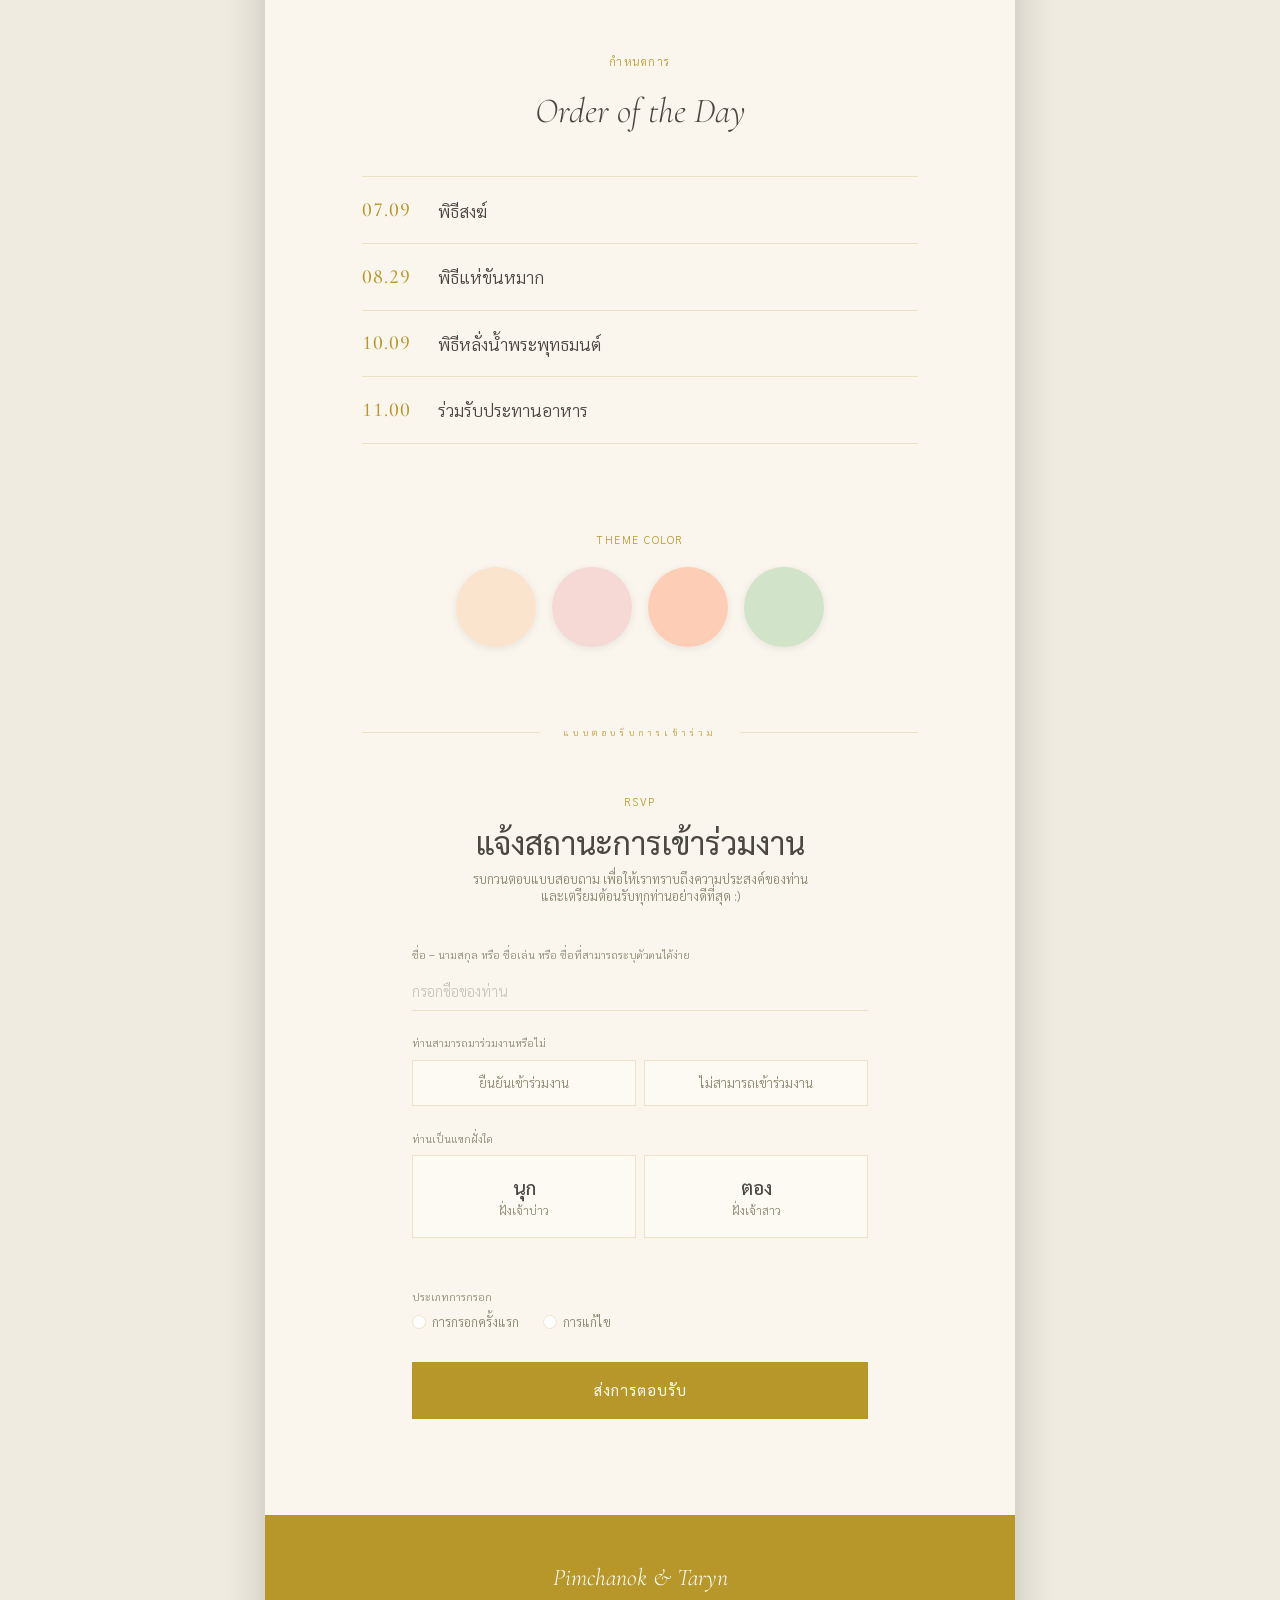
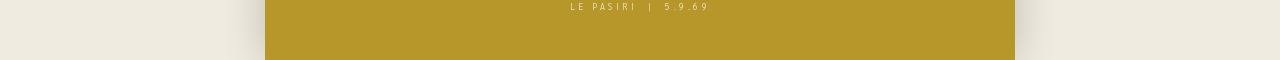
==== commit d639110f: "Update index.html" ====
--- a/index.html
+++ b/index.html
@@ -82,8 +82,8 @@
   <h2 class="section-title">Order of the Day</h2>
   <ul class="schedule-list">
     <li class="schedule-row"><span class="sch-time">07.09</span><span class="sch-name">พิธีสงฆ์</span></li>
-    <li class="schedule-row"><span class="sch-time">08.29</span><span class="sch-name">แห่ขันหมาก</span></li>
-    <li class="schedule-row"><span class="sch-time">10.09</span><span class="sch-name">รดน้ำสังข์</span></li>
+    <li class="schedule-row"><span class="sch-time">08.29</span><span class="sch-name">พิธีแห่ขันหมาก</span></li>
+    <li class="schedule-row"><span class="sch-time">10.09</span><span class="sch-name">พิธีหลั่งน้ำพระพุทธมนต์</span></li>
     <li class="schedule-row"><span class="sch-time">11.00</span><span class="sch-name">ร่วมรับประทานอาหาร</span></li>
   </ul>
 
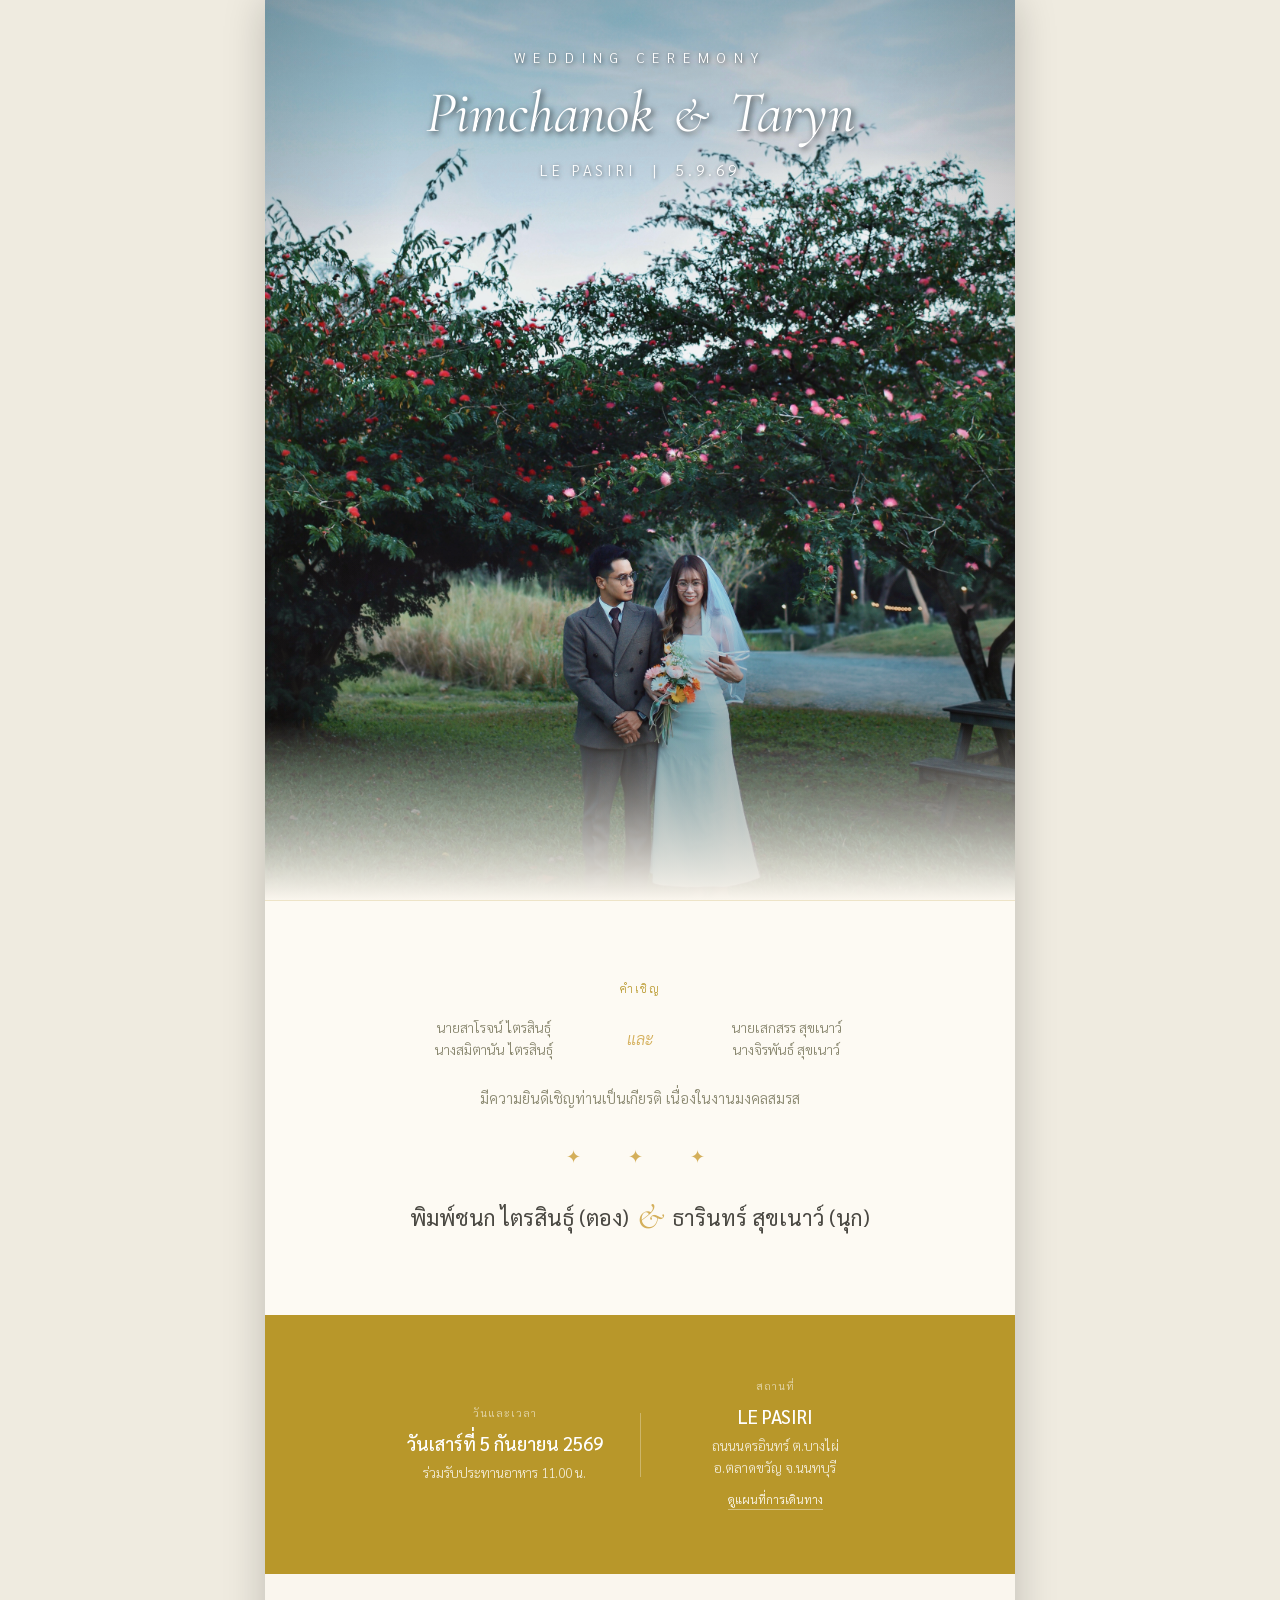
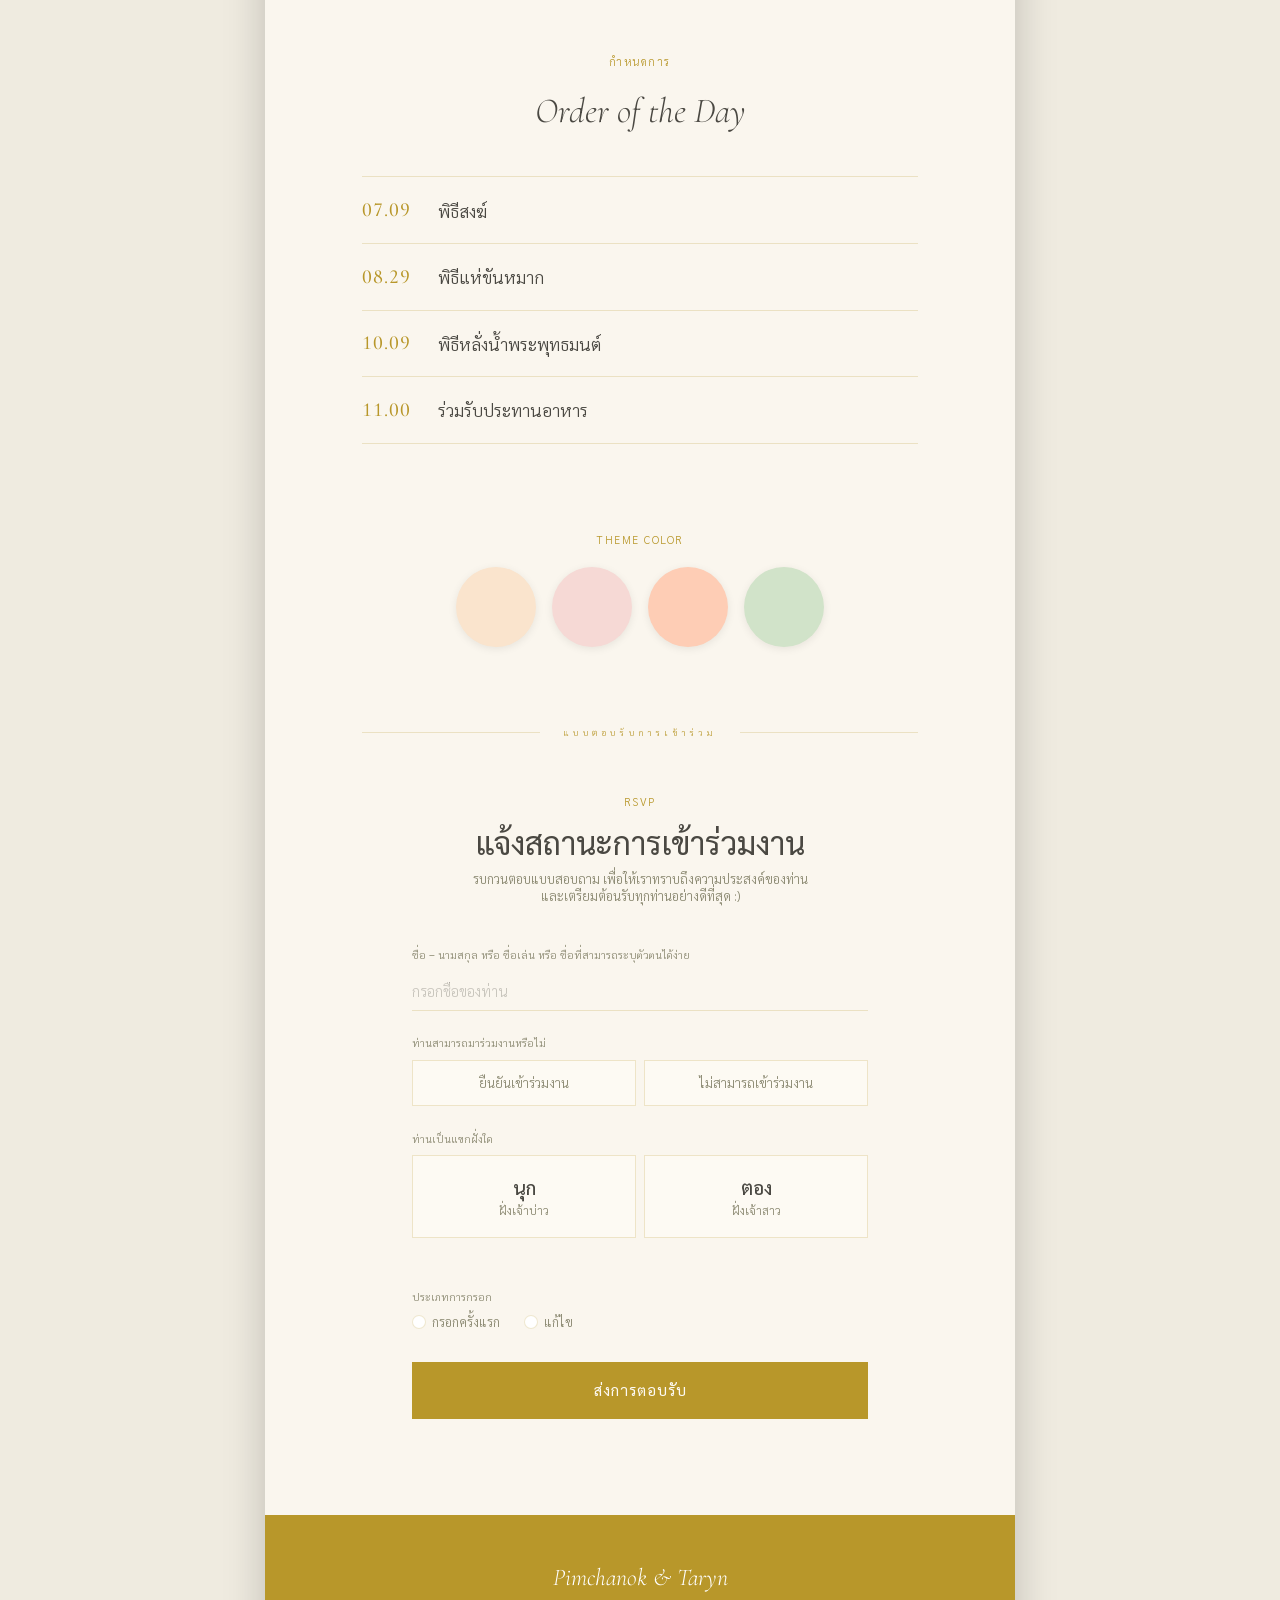
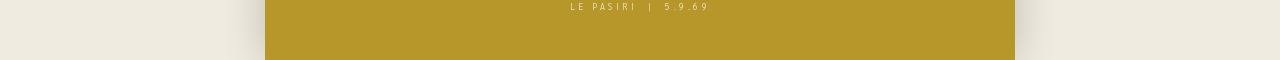
==== commit 1fa3efe1: "Update index.html" ====
--- a/index.html
+++ b/index.html
@@ -168,10 +168,10 @@
     <div class="form-group" style="margin-top:1.6rem; margin-bottom:0;">
       <label class="form-label">ประเภทการกรอก</label>
       <div class="mini-radio-group">
-        <input type="radio" name="fillType" id="fill-first" value="การกรอกครั้งแรก">
-        <label for="fill-first">การกรอกครั้งแรก</label>
-        <input type="radio" name="fillType" id="fill-edit" value="การแก้ไข">
-        <label for="fill-edit">การแก้ไข</label>
+        <input type="radio" name="fillType" id="fill-first" value="กรอกครั้งแรก">
+        <label for="fill-first">กรอกครั้งแรก</label>
+        <input type="radio" name="fillType" id="fill-edit" value="แก้ไข">
+        <label for="fill-edit">แก้ไข</label>
       </div>
     </div>
 
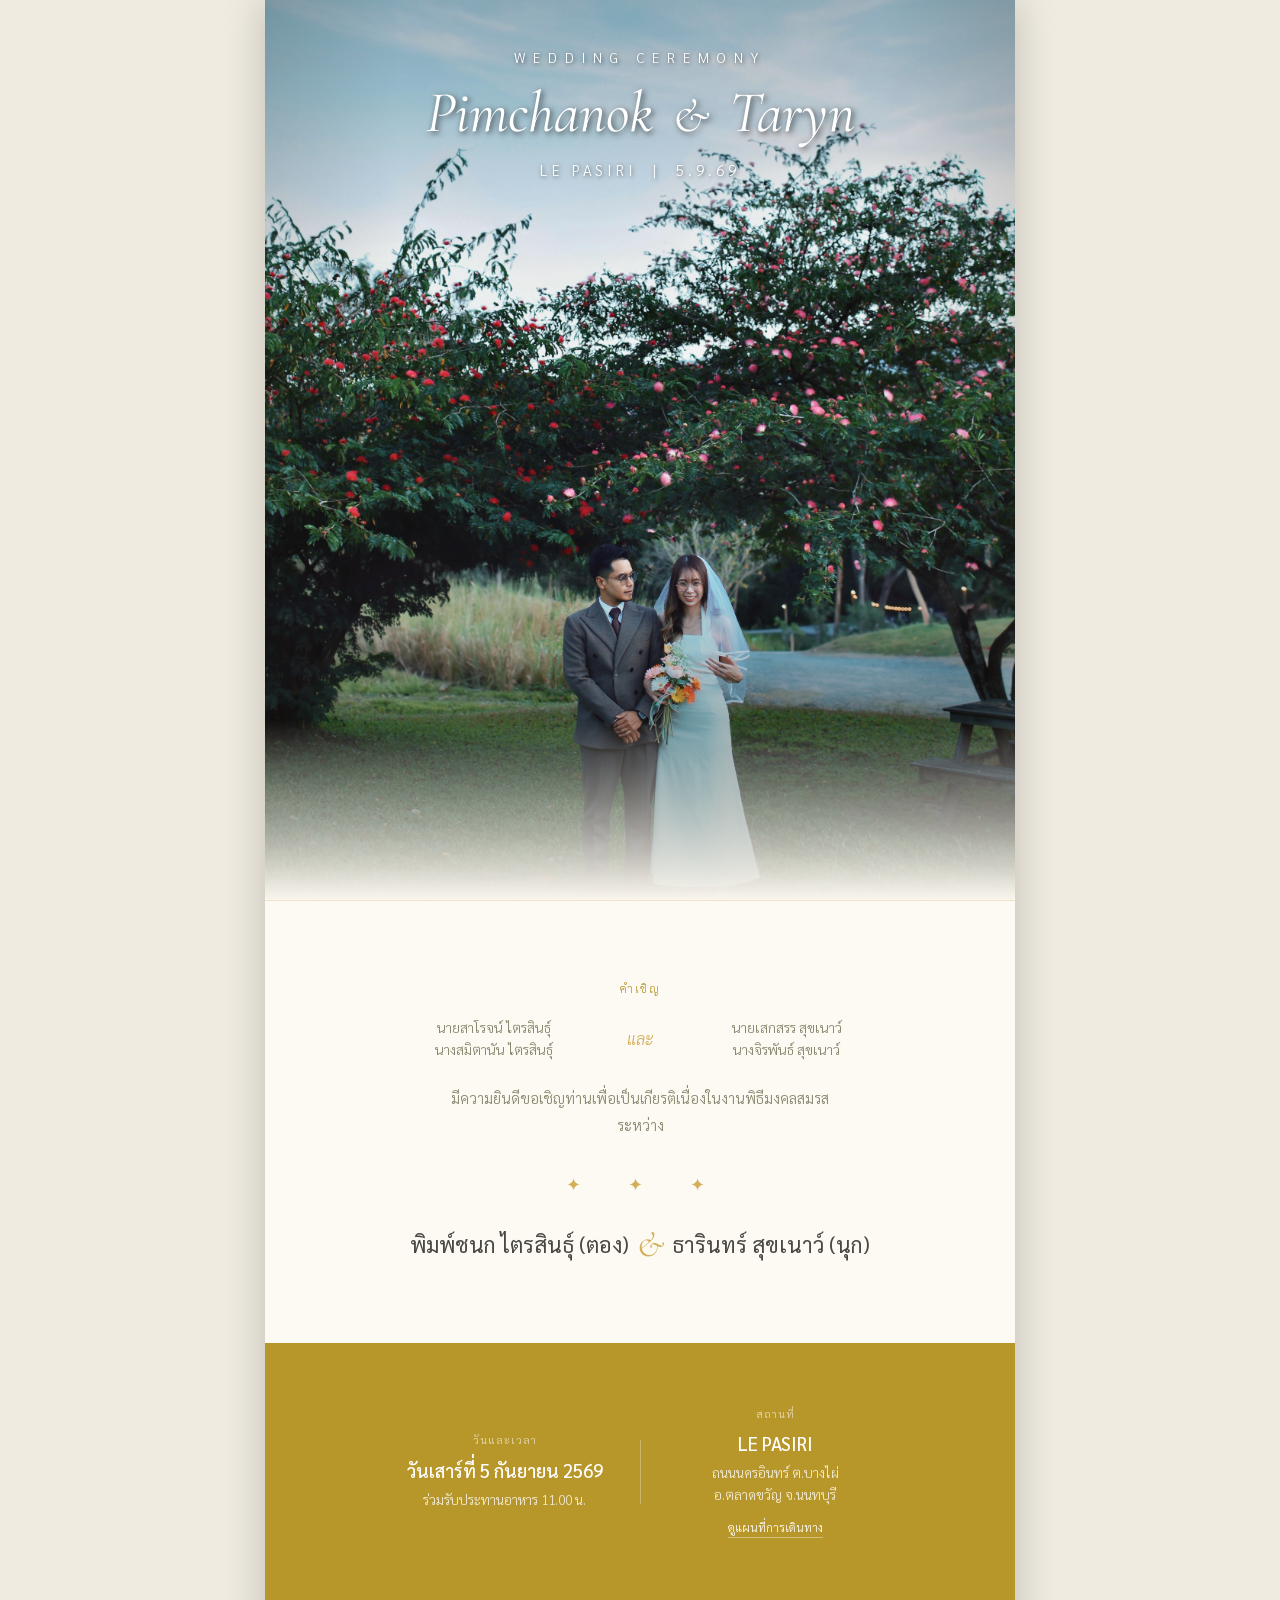
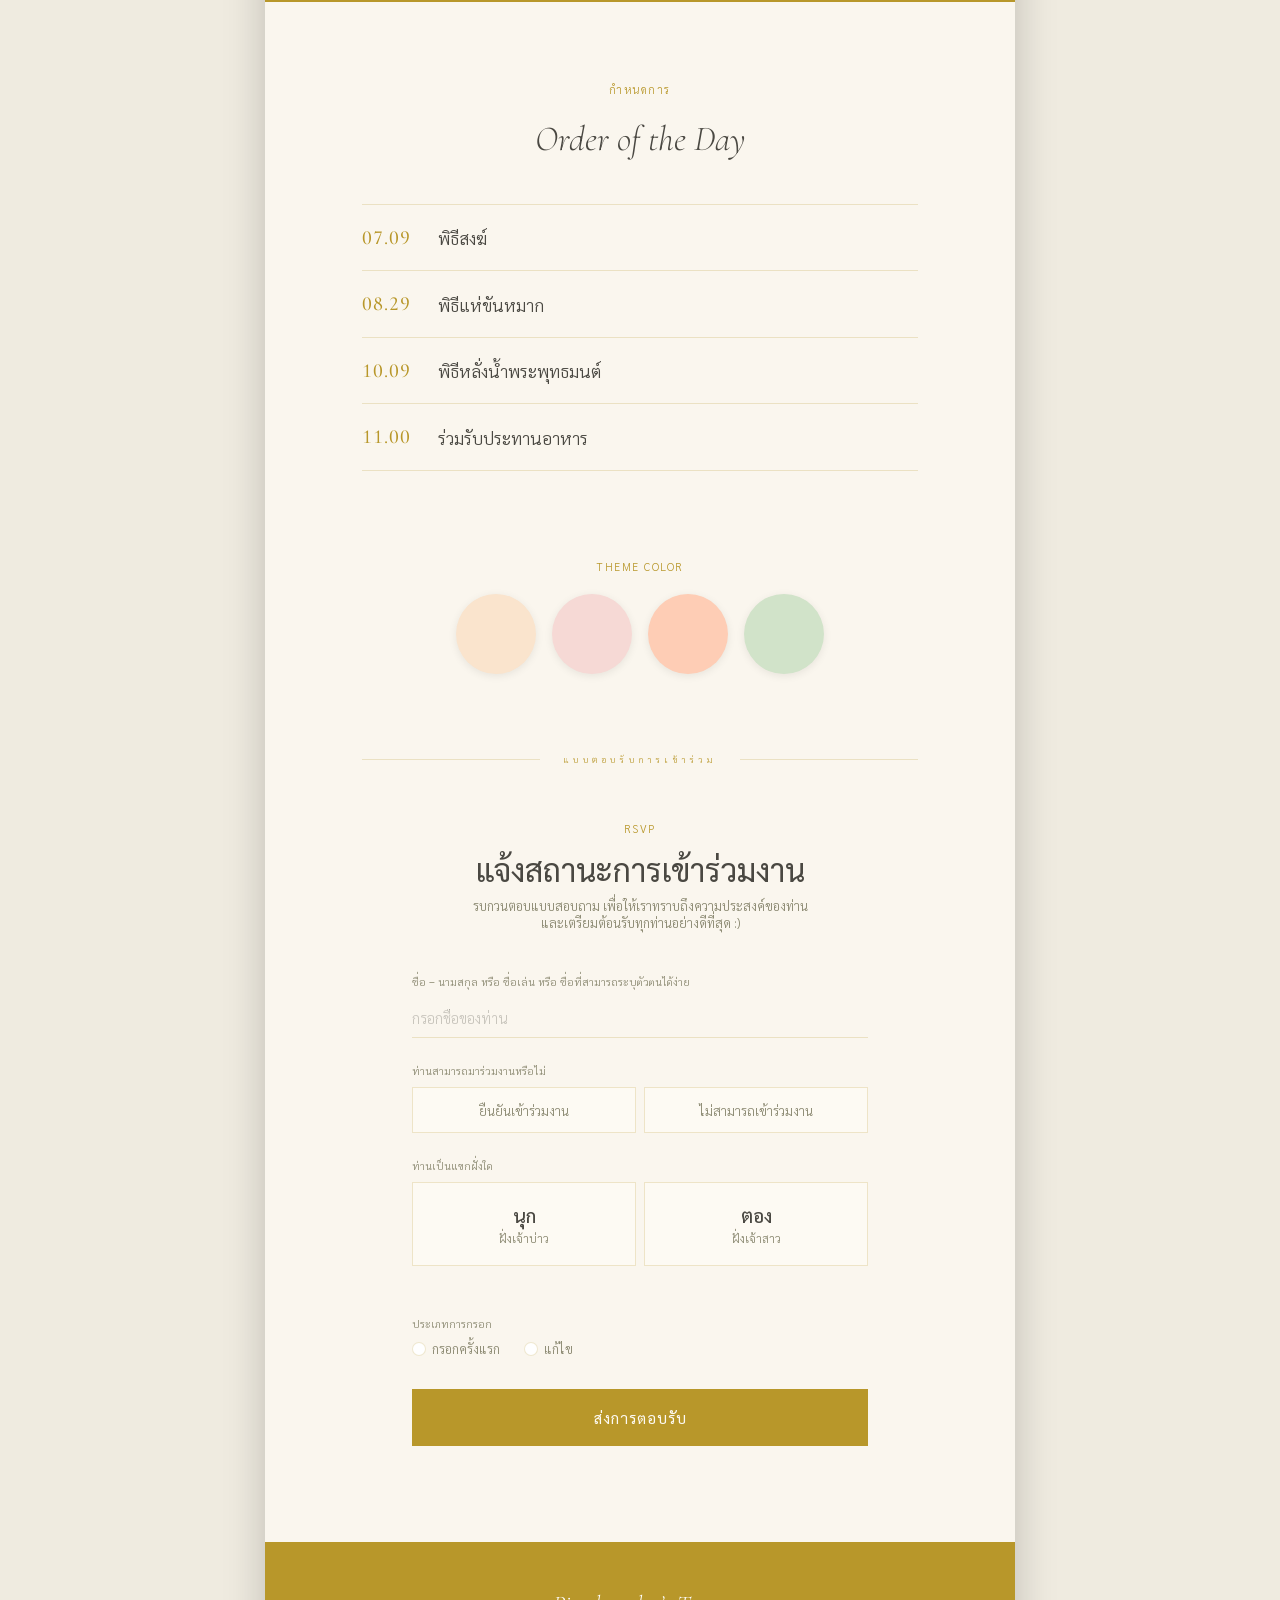
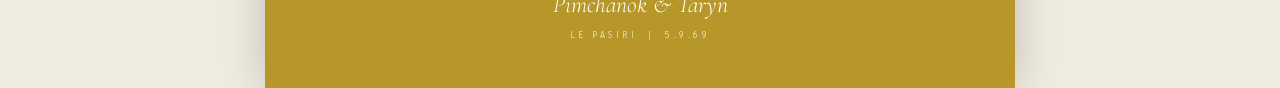
==== commit c2c12067: "Update index.html" ====
--- a/index.html
+++ b/index.html
@@ -45,7 +45,7 @@
       </div>
     </div>
 
-    <p class="invite-body">มีความยินดีเชิญท่านเป็นเกียรติ เนื่องในงานมงคลสมรส</p>
+    <p class="invite-body">มีความยินดีขอเชิญท่านเพื่อเป็นเกียรติเนื่องในงานพิธีมงคลสมรส<br>ระหว่าง</p>
     <span class="ornament">✦ &nbsp; ✦ &nbsp; ✦</span>
     
     <div class="couple-names-large">
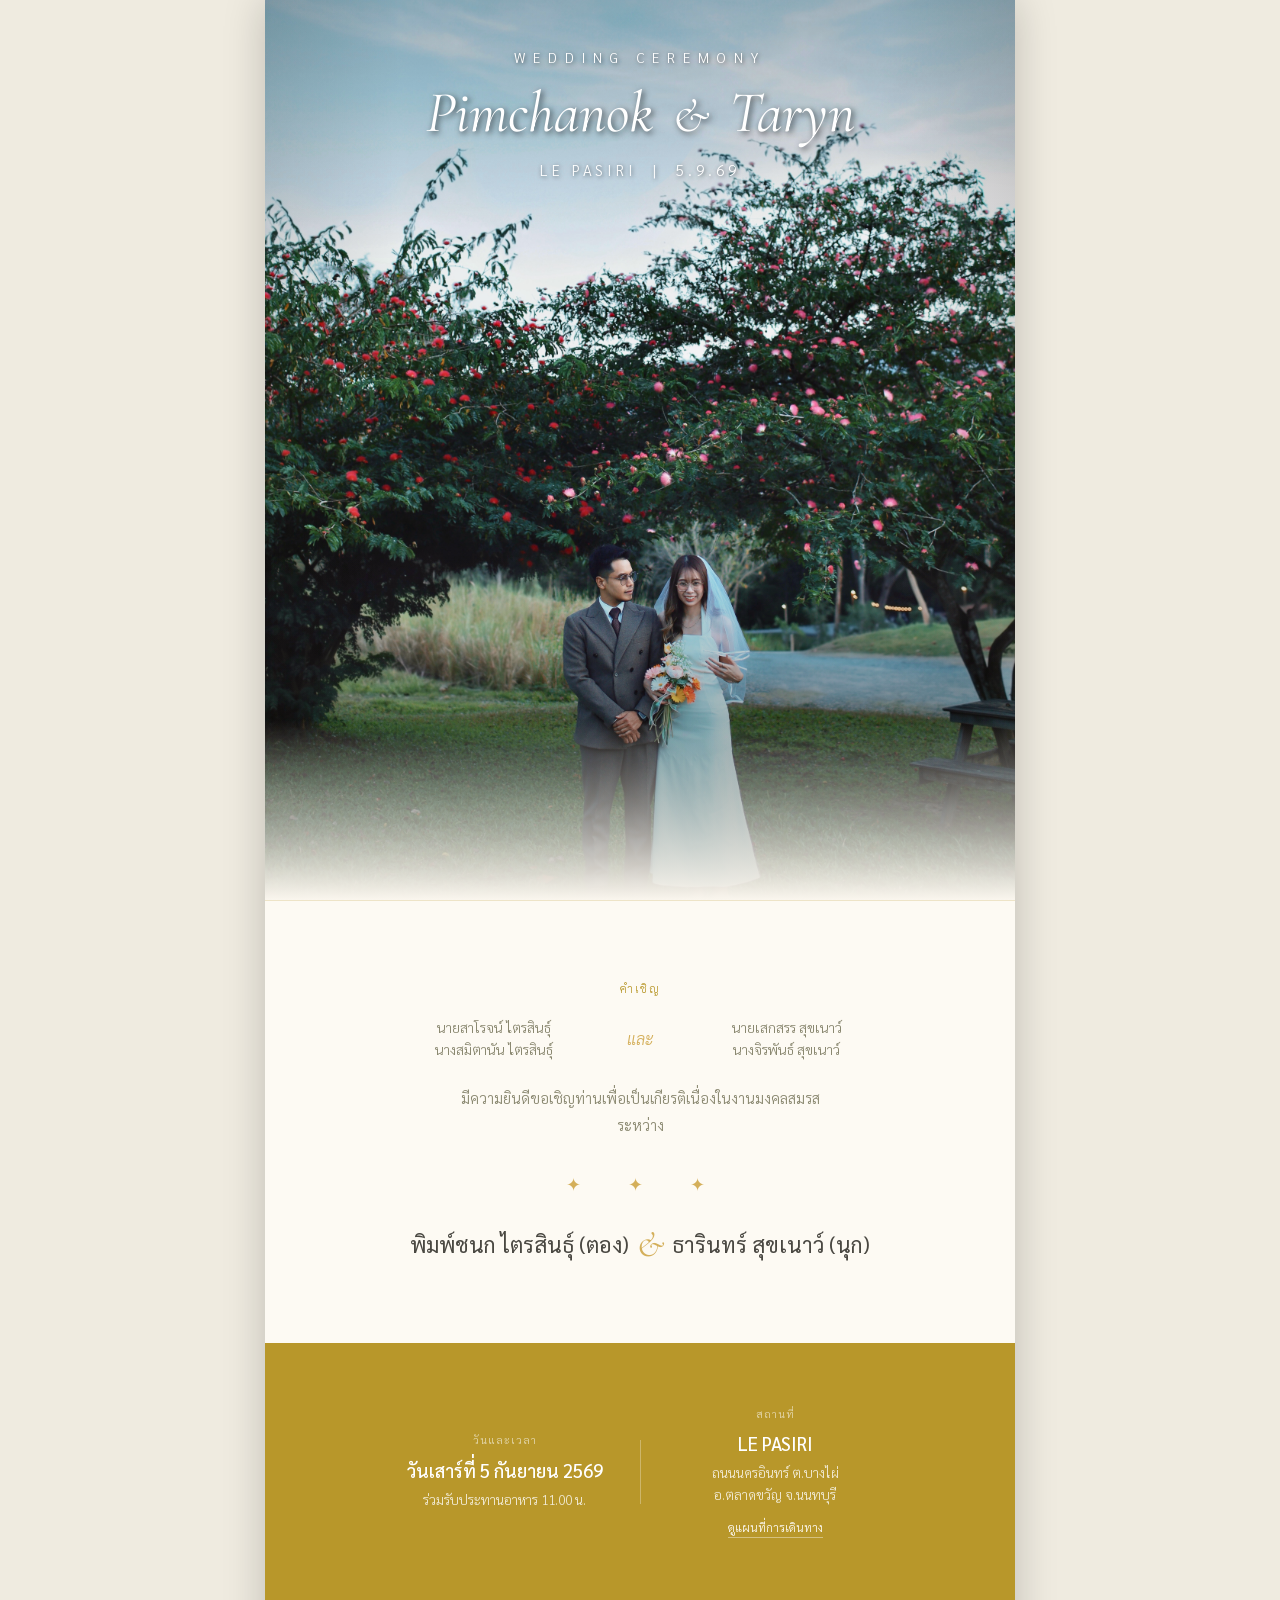
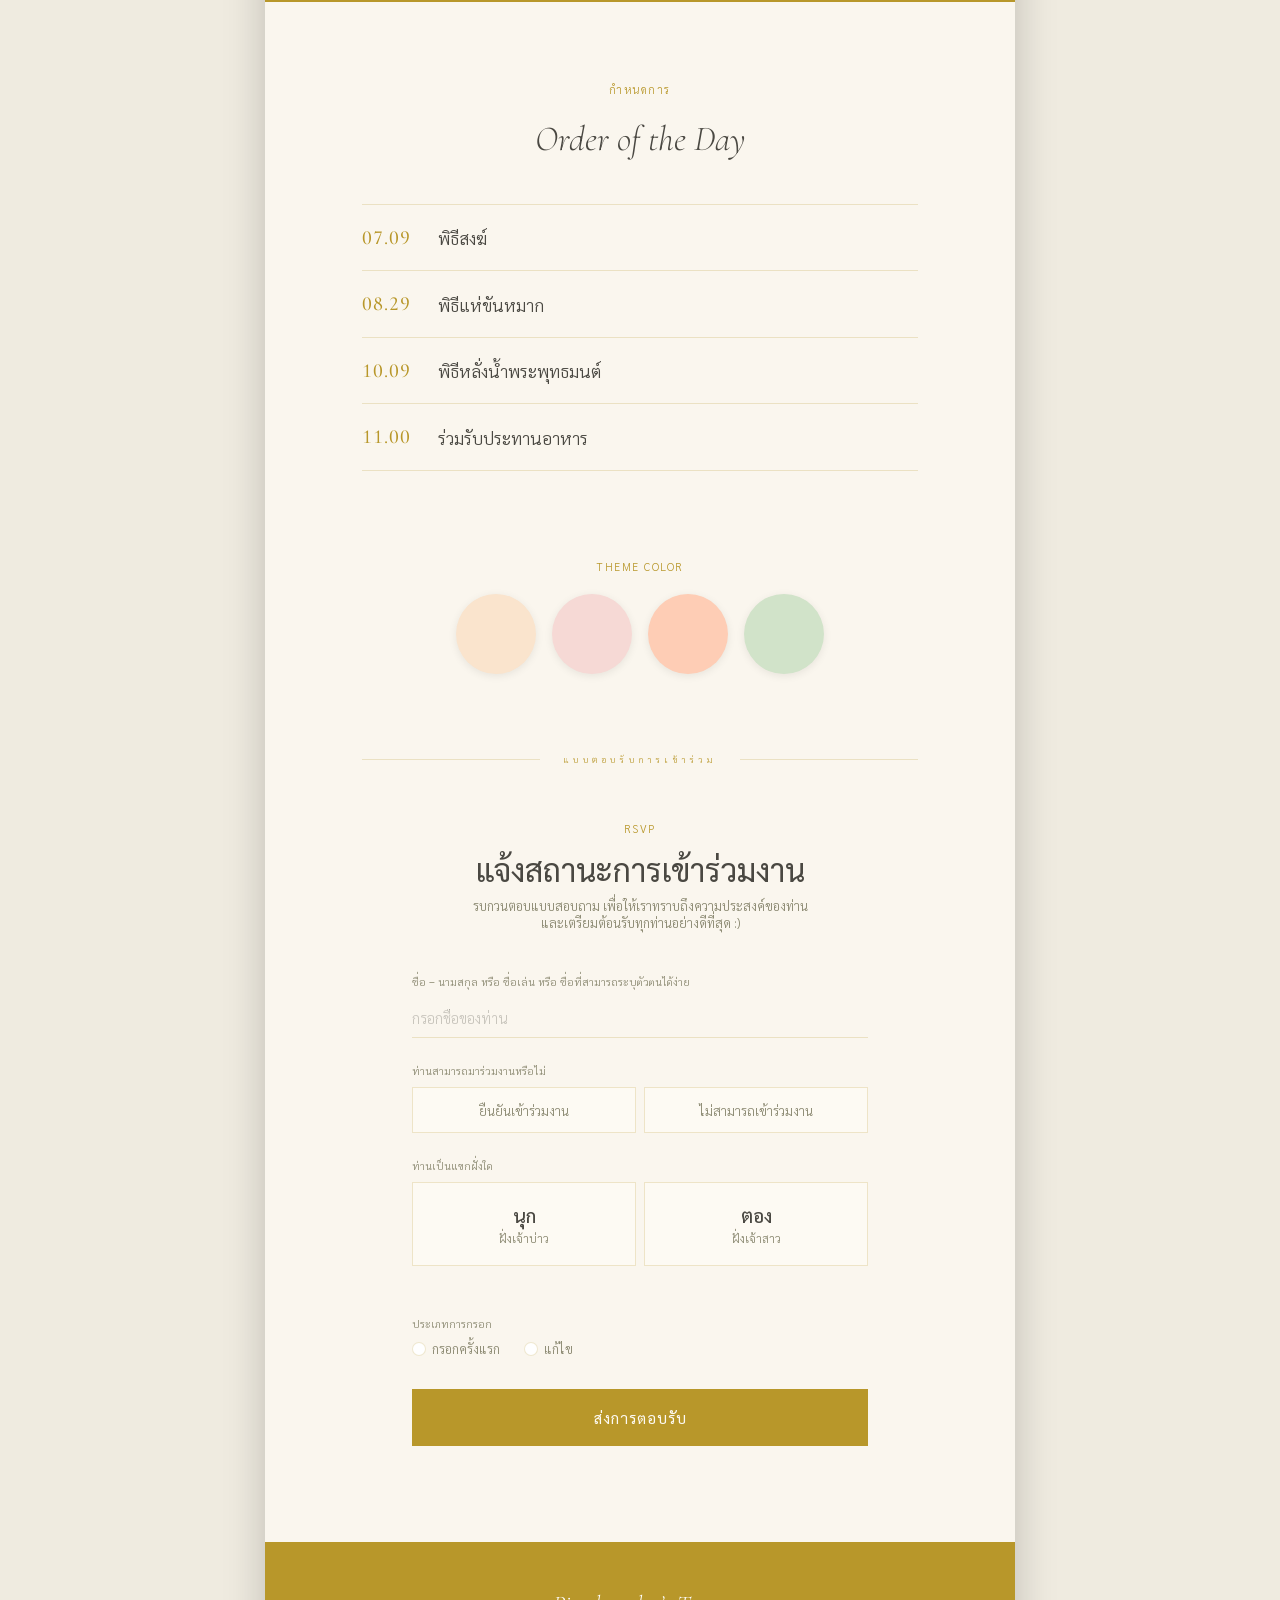
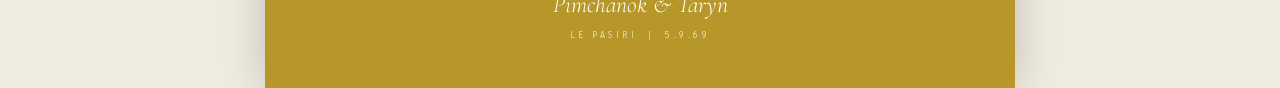
==== commit de34a469: "Update index.html" ====
--- a/index.html
+++ b/index.html
@@ -45,7 +45,7 @@
       </div>
     </div>
 
-    <p class="invite-body">มีความยินดีขอเชิญท่านเพื่อเป็นเกียรติเนื่องในงานพิธีมงคลสมรส<br>ระหว่าง</p>
+    <p class="invite-body">มีความยินดีขอเชิญท่านเพื่อเป็นเกียรติเนื่องในงานมงคลสมรส<br>ระหว่าง</p>
     <span class="ornament">✦ &nbsp; ✦ &nbsp; ✦</span>
     
     <div class="couple-names-large">
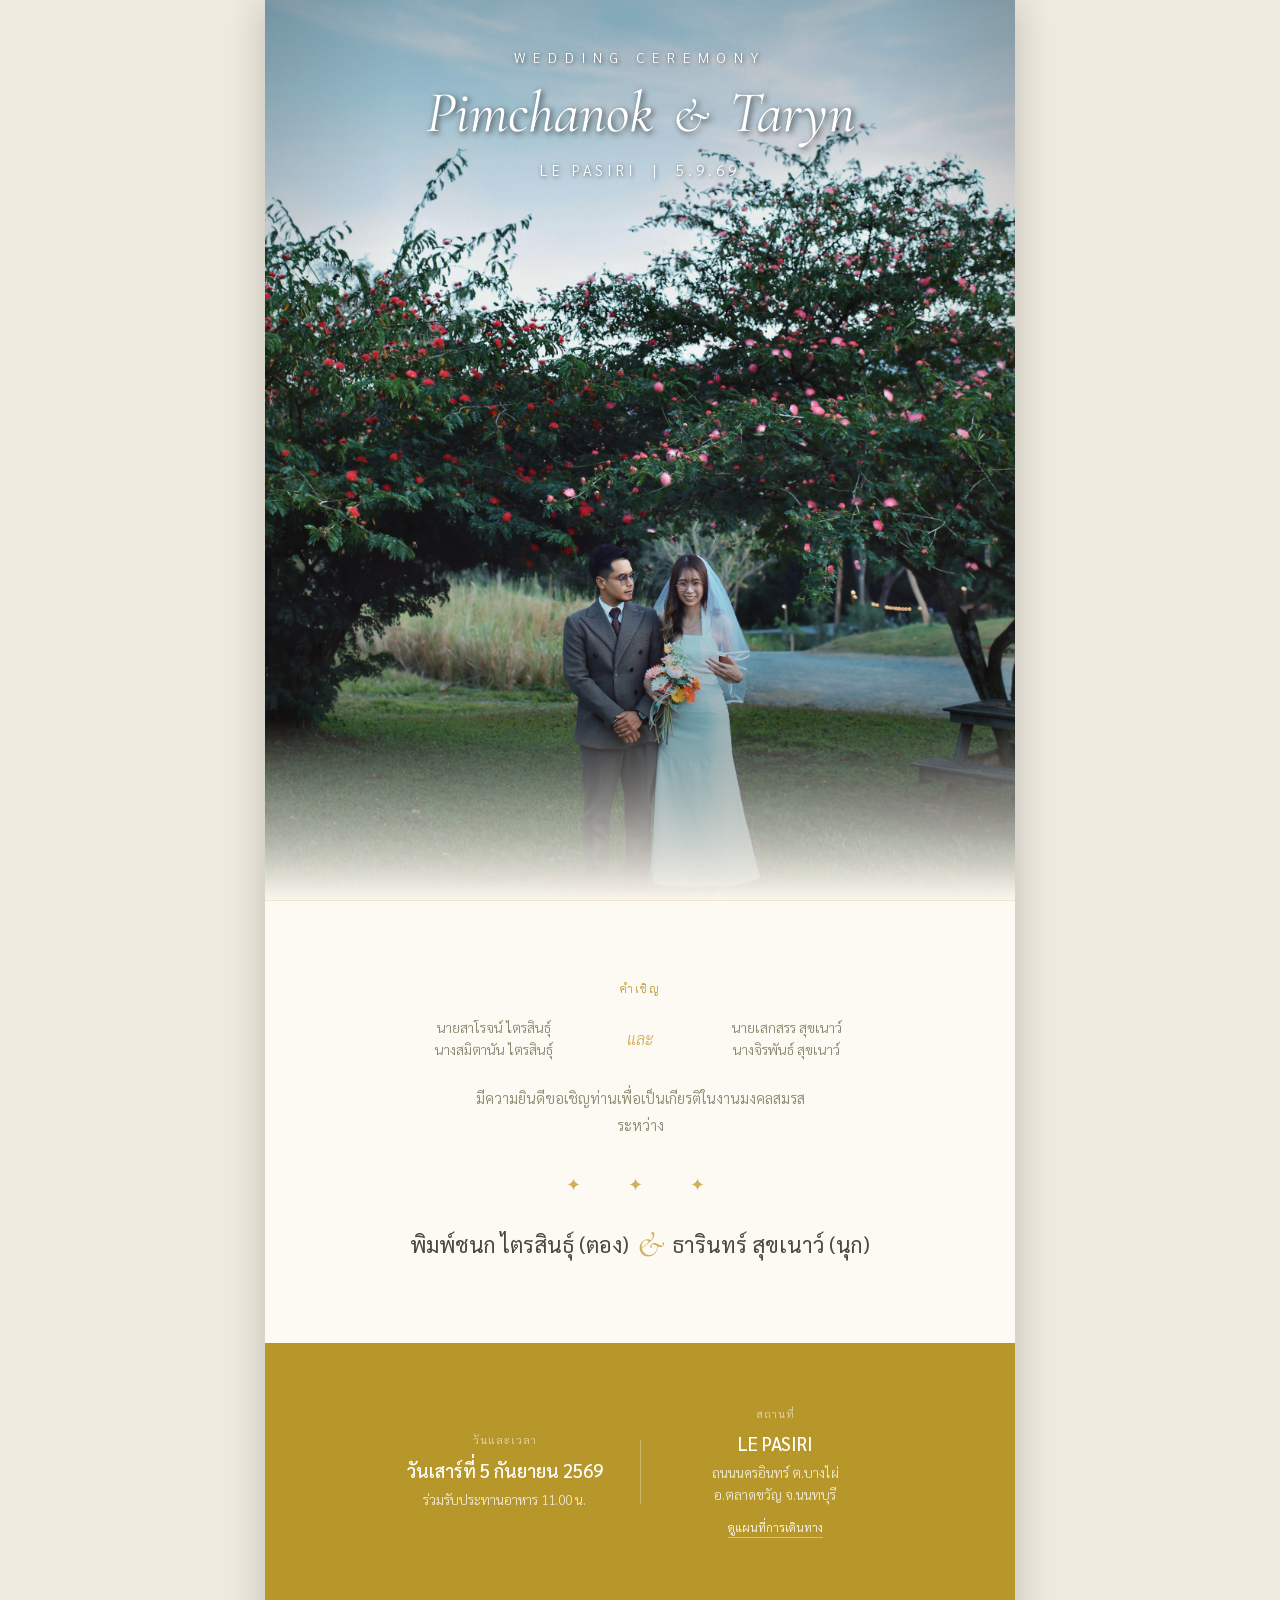
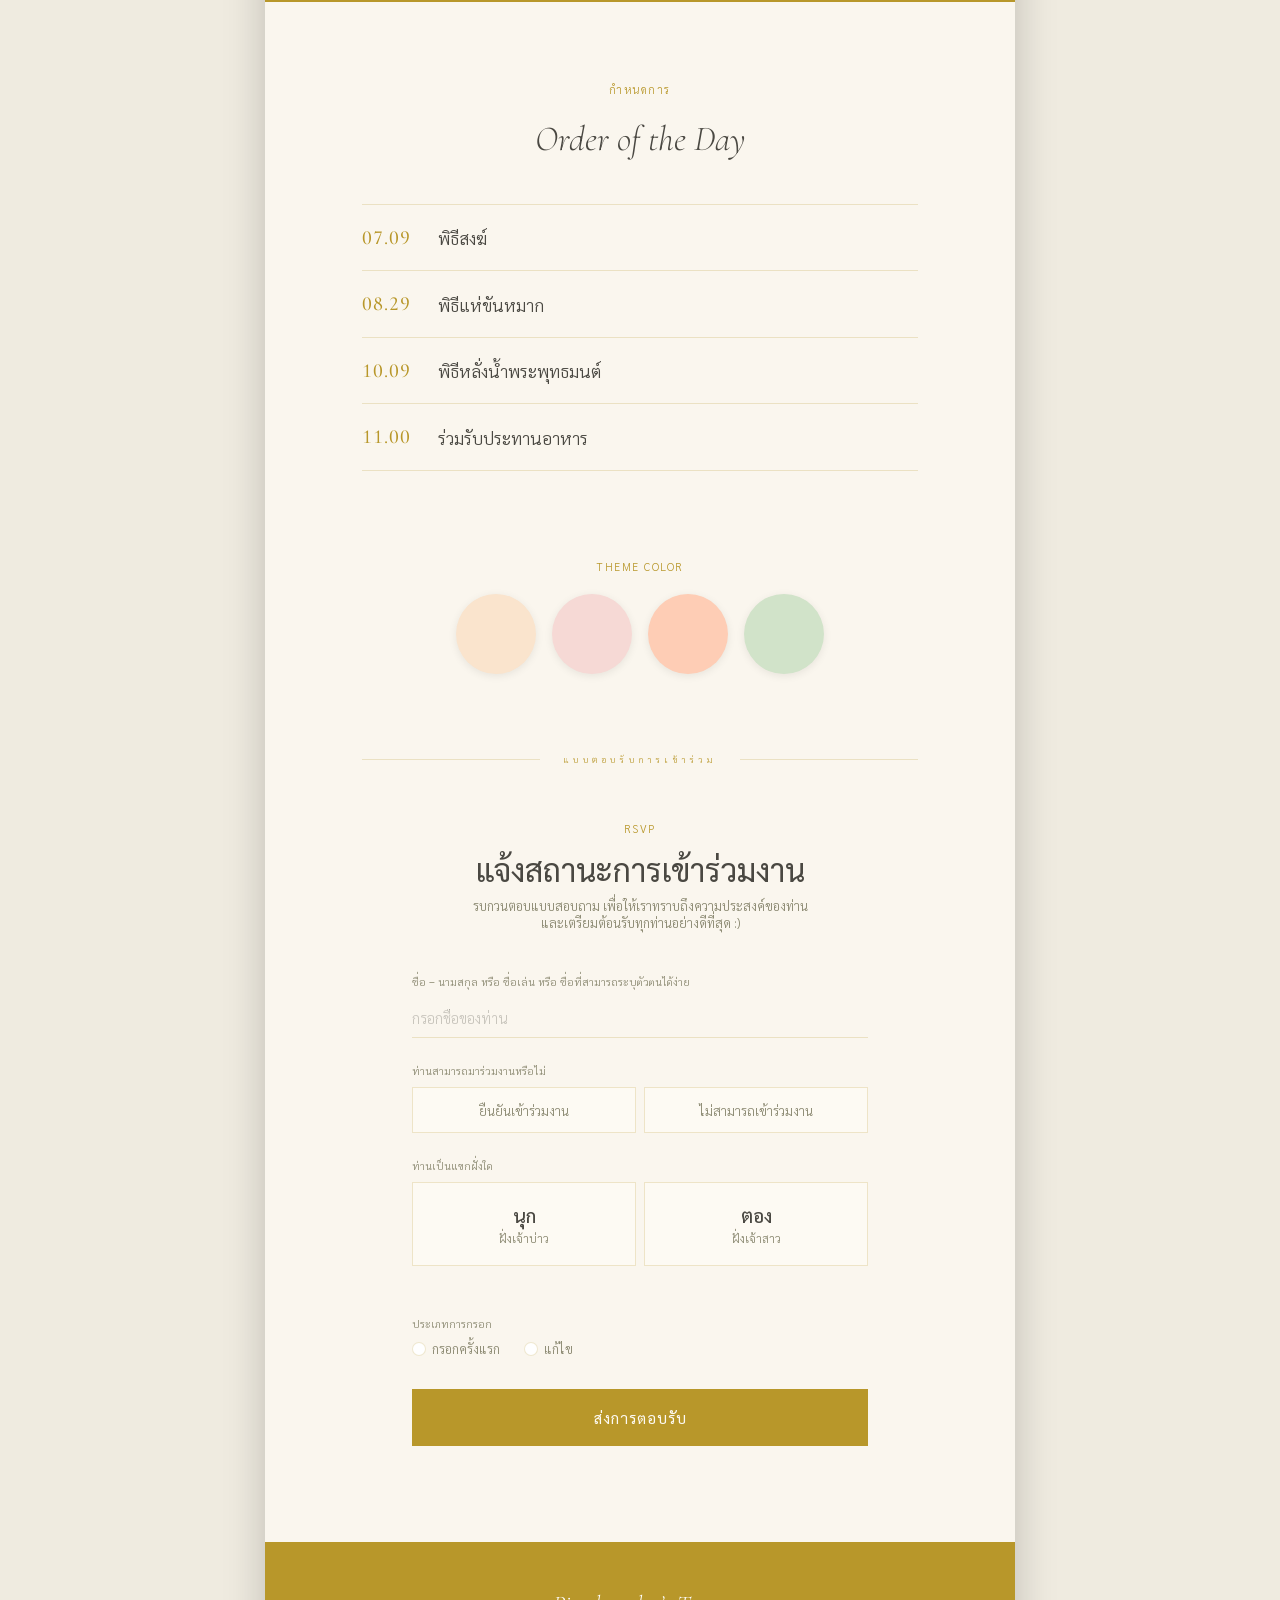
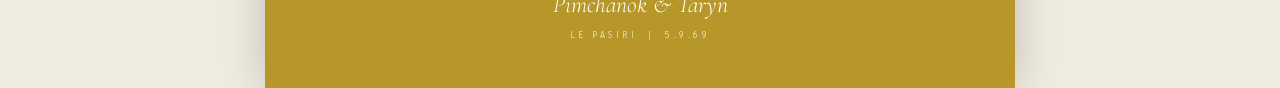
==== commit 29205d1d: "Update index.html" ====
--- a/index.html
+++ b/index.html
@@ -45,7 +45,7 @@
       </div>
     </div>
 
-    <p class="invite-body">มีความยินดีขอเชิญท่านเพื่อเป็นเกียรติเนื่องในงานมงคลสมรส<br>ระหว่าง</p>
+    <p class="invite-body">มีความยินดีขอเชิญท่านเพื่อเป็นเกียรติในงานมงคลสมรส<br>ระหว่าง</p>
     <span class="ornament">✦ &nbsp; ✦ &nbsp; ✦</span>
     
     <div class="couple-names-large">
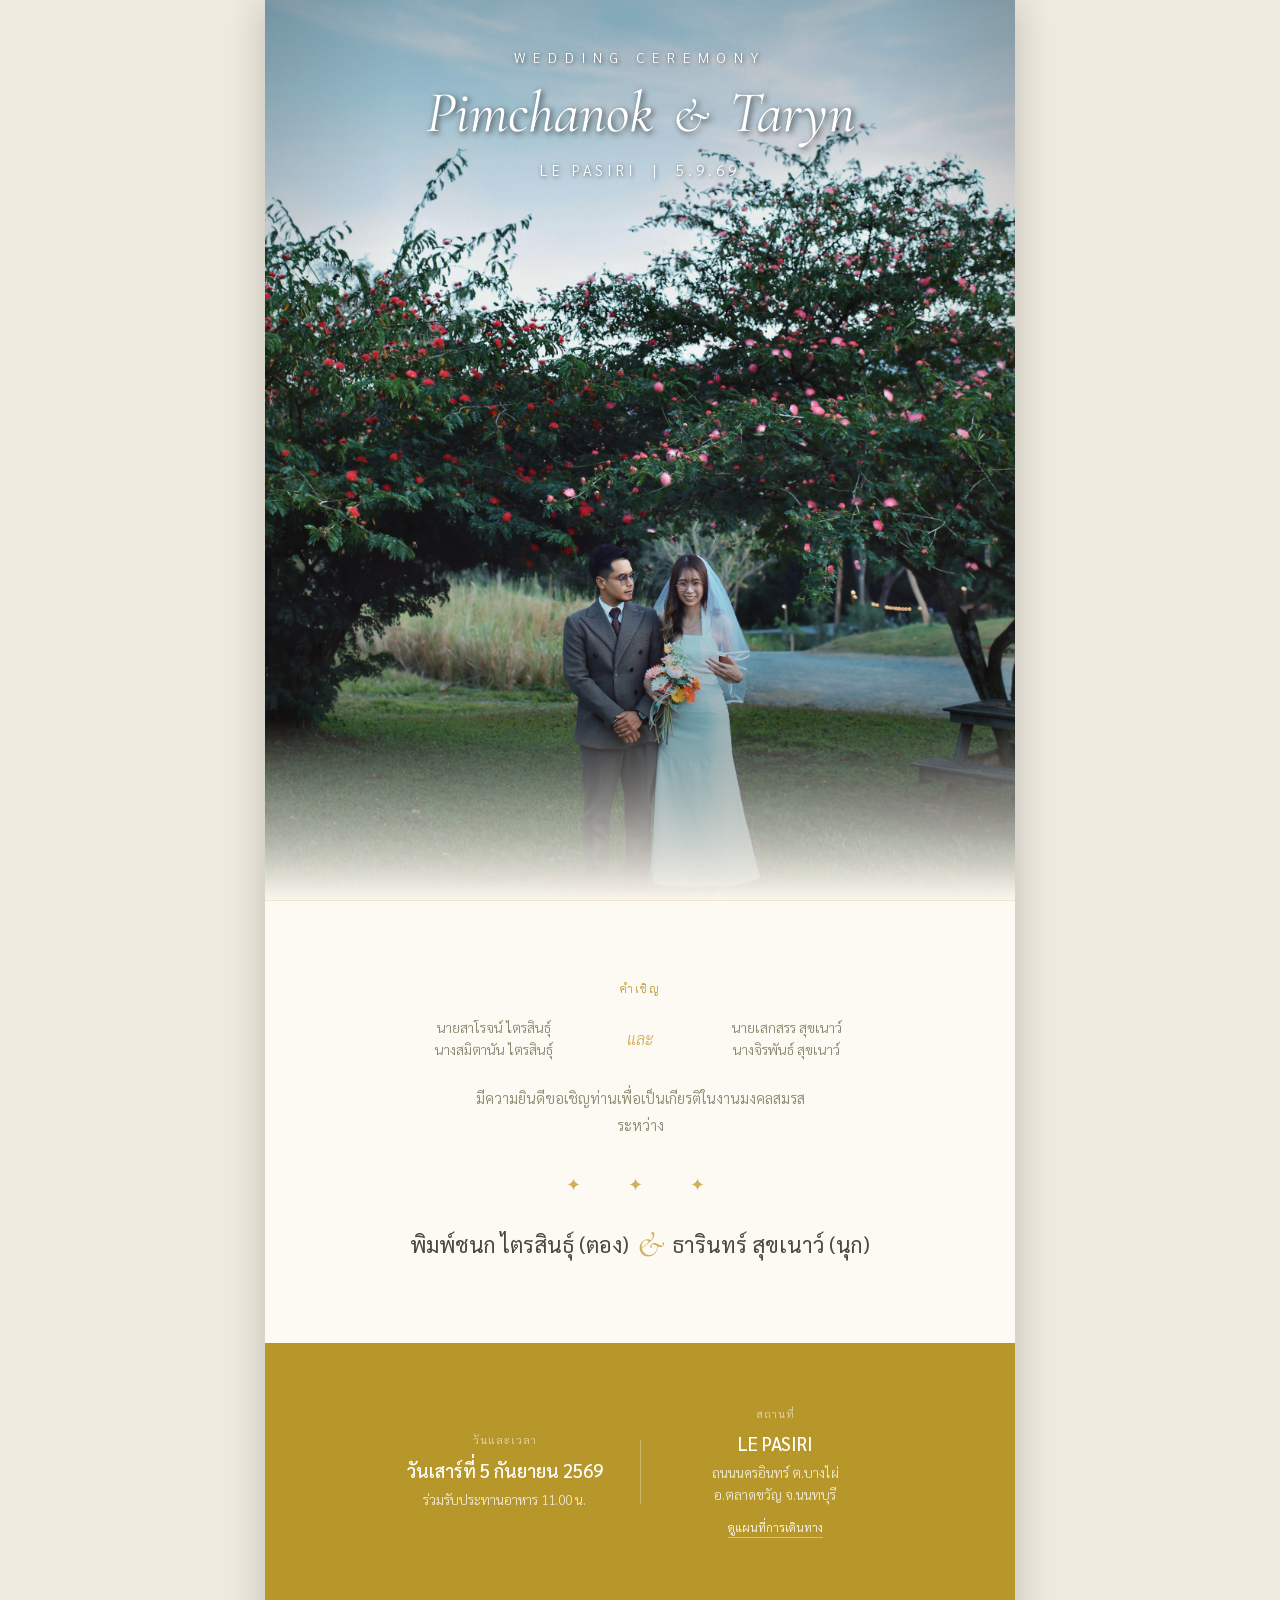
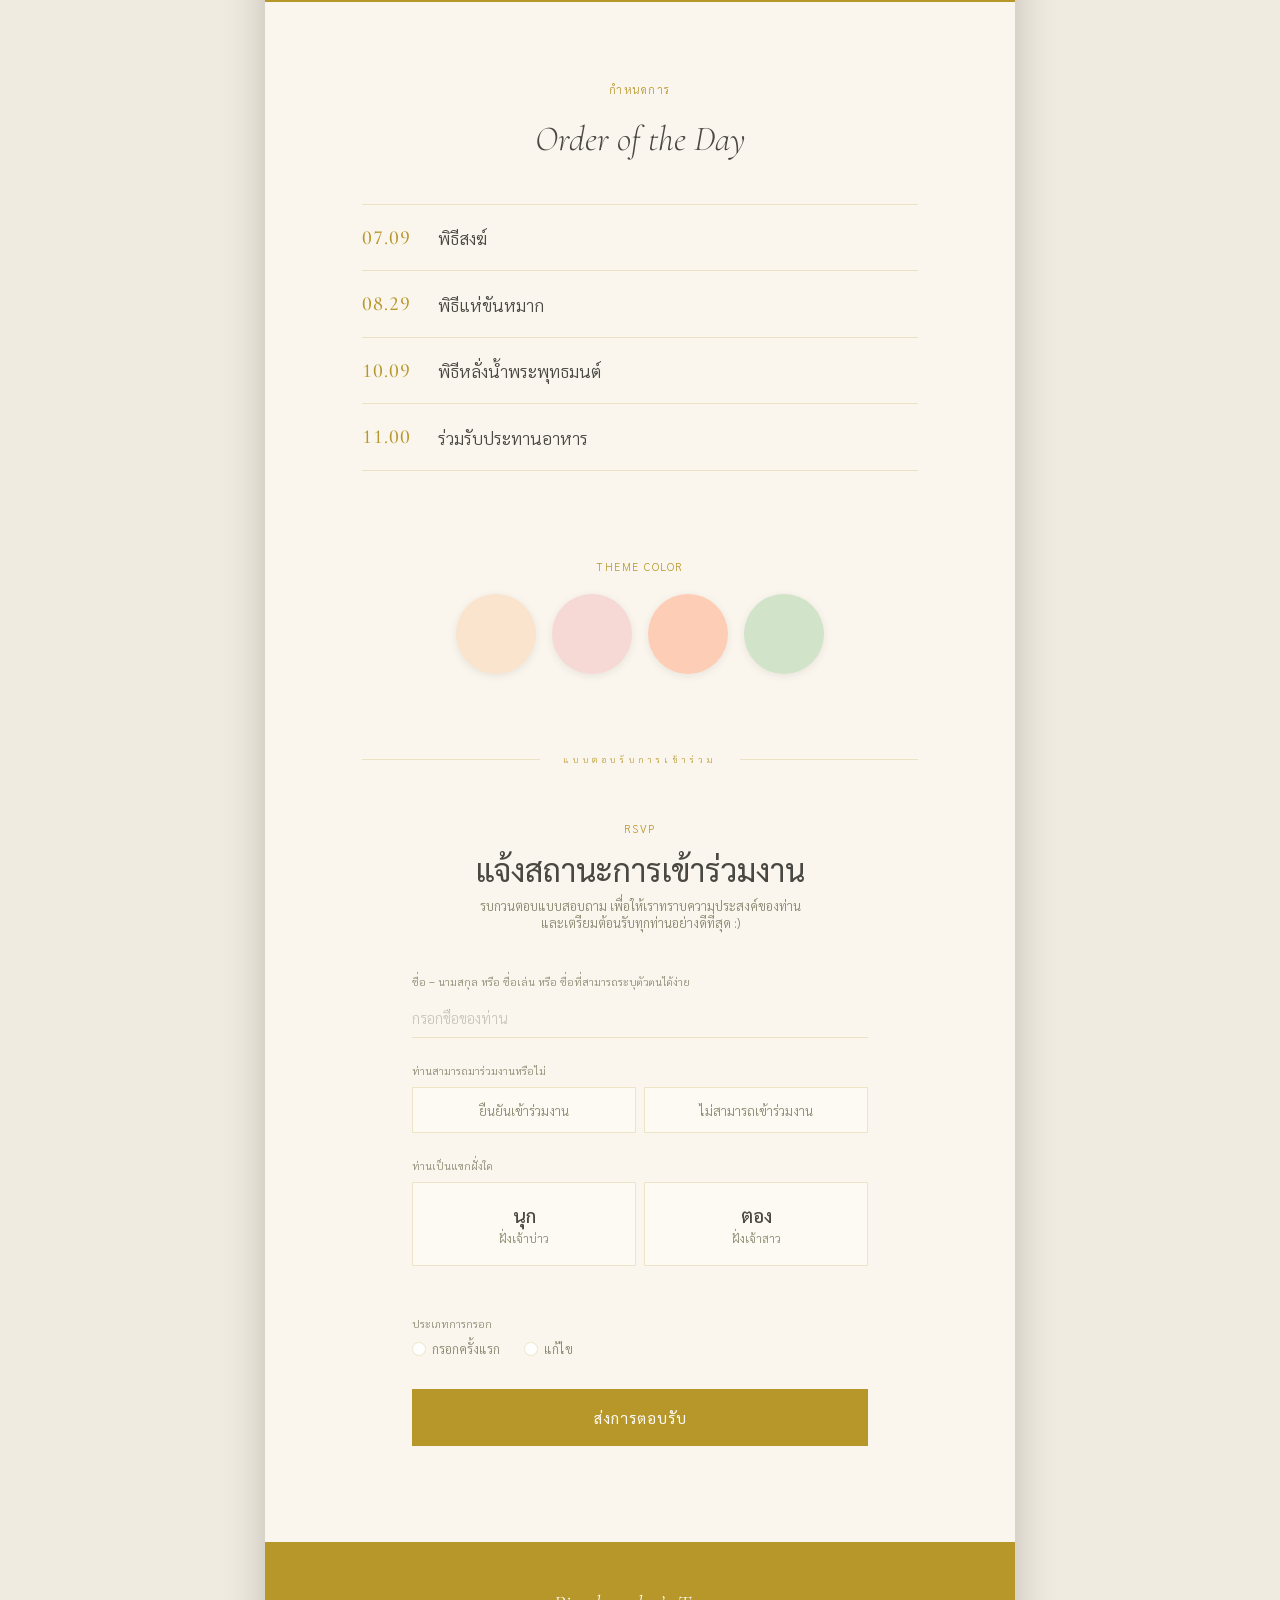
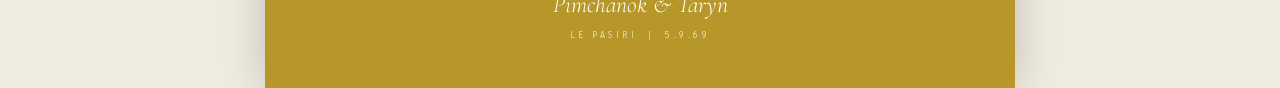
==== commit 15ea6d31: "Update index.html" ====
--- a/index.html
+++ b/index.html
@@ -107,7 +107,7 @@
 <section class="rsvp-section" id="rsvp">
   <span class="label" style="text-align:center;display:block;margin-bottom:0.75rem;">RSVP</span>
   <h2 class="rsvp-title">แจ้งสถานะการเข้าร่วมงาน</h2>
-  <p class="rsvp-sub">รบกวนตอบแบบสอบถาม เพื่อให้เราทราบถึงความประสงค์ของท่าน<br>และเตรียมต้อนรับทุกท่านอย่างดีที่สุด :)</p>
+  <p class="rsvp-sub">รบกวนตอบแบบสอบถาม เพื่อให้เราทราบความประสงค์ของท่าน<br>และเตรียมต้อนรับทุกท่านอย่างดีที่สุด :)</p>
 
   <div class="form-wrap" id="formWrap">
     
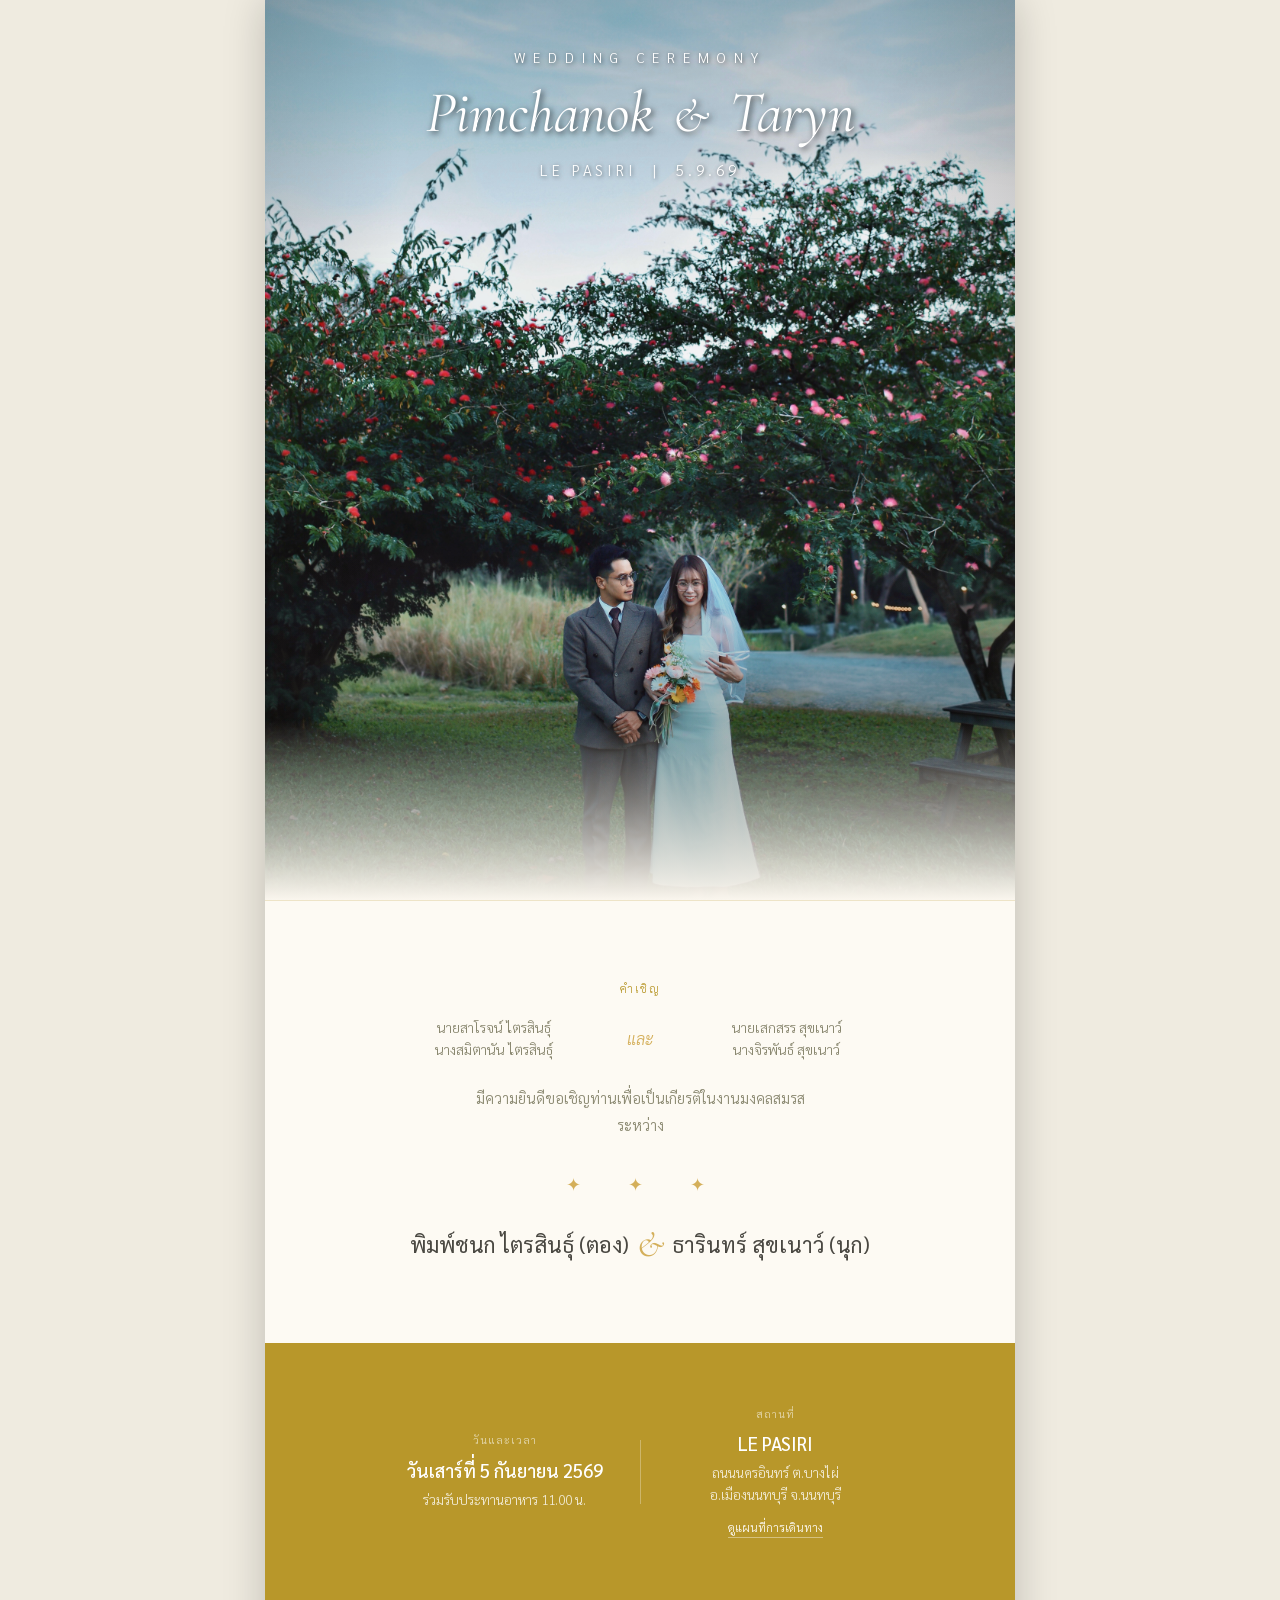
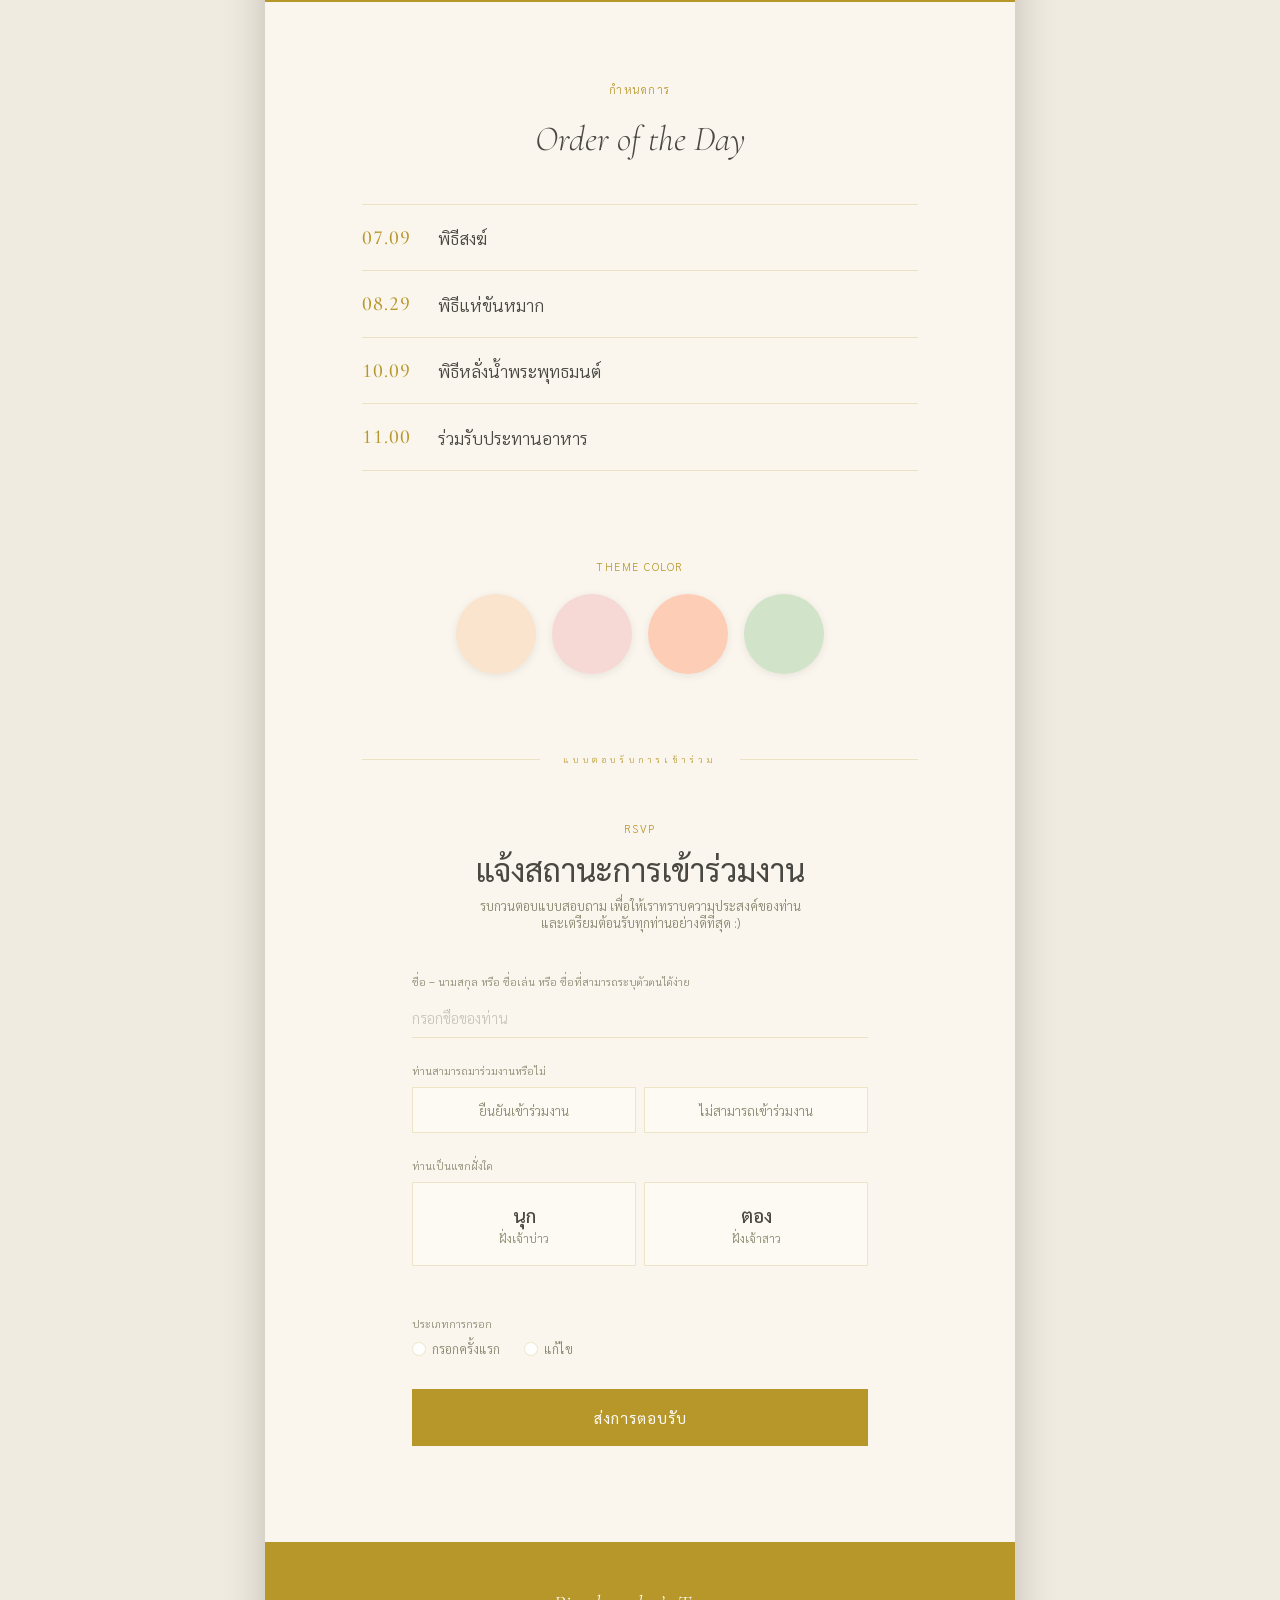
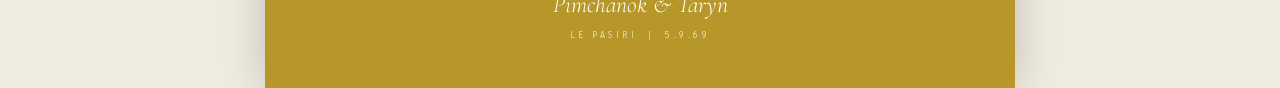
==== commit 531d22da: "Update index.html" ====
--- a/index.html
+++ b/index.html
@@ -67,7 +67,7 @@
     <div class="detail-col">
       <span class="detail-label">สถานที่</span>
       <div class="detail-value">LE PASIRI</div>
-      <div class="detail-sub">ถนนนครอินทร์ ต.บางไผ่<br>อ.ตลาดขวัญ จ.นนทบุรี</div>
+      <div class="detail-sub">ถนนนครอินทร์ ต.บางไผ่<br>อ.เมืองนนทบุรี จ.นนทบุรี</div>
       
       <a href="https://maps.app.goo.gl/NENQAEEpJ6wbPrLT9" target="_blank" class="map-link">
         ดูแผนที่การเดินทาง
